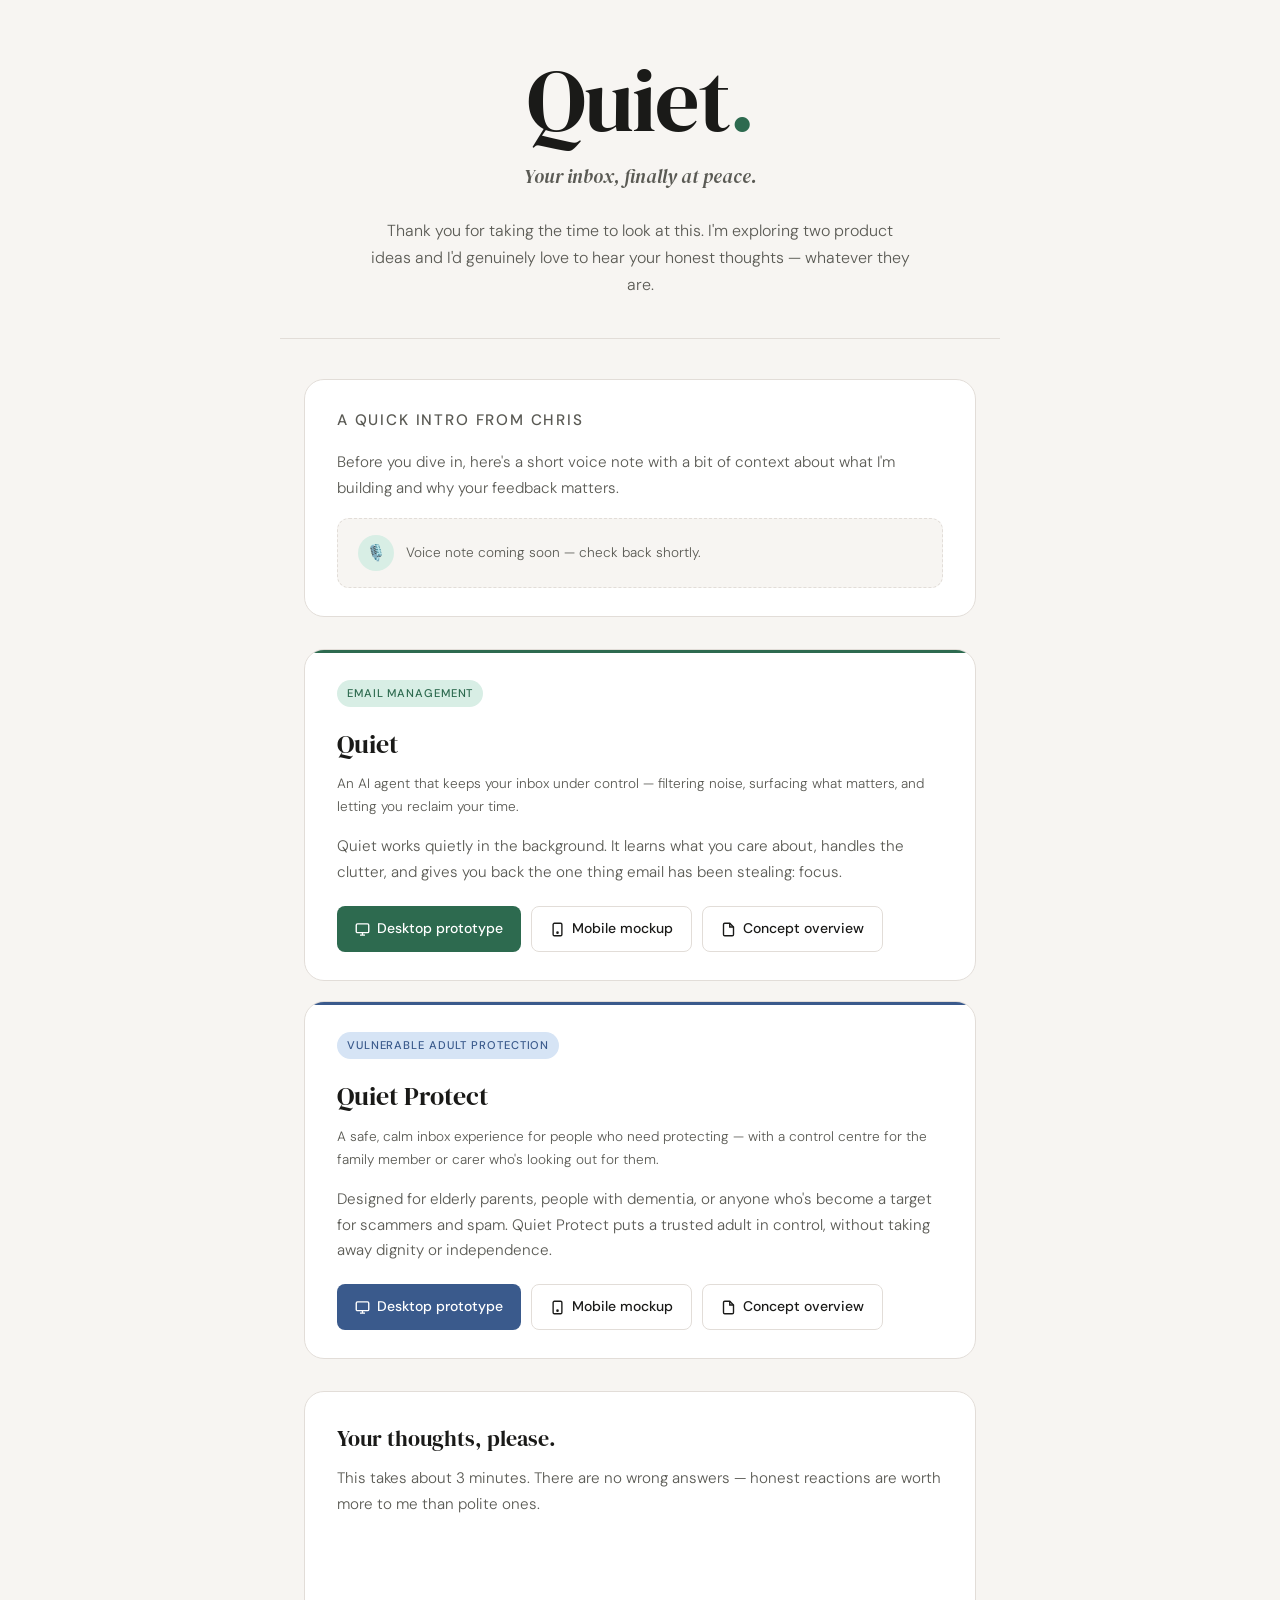
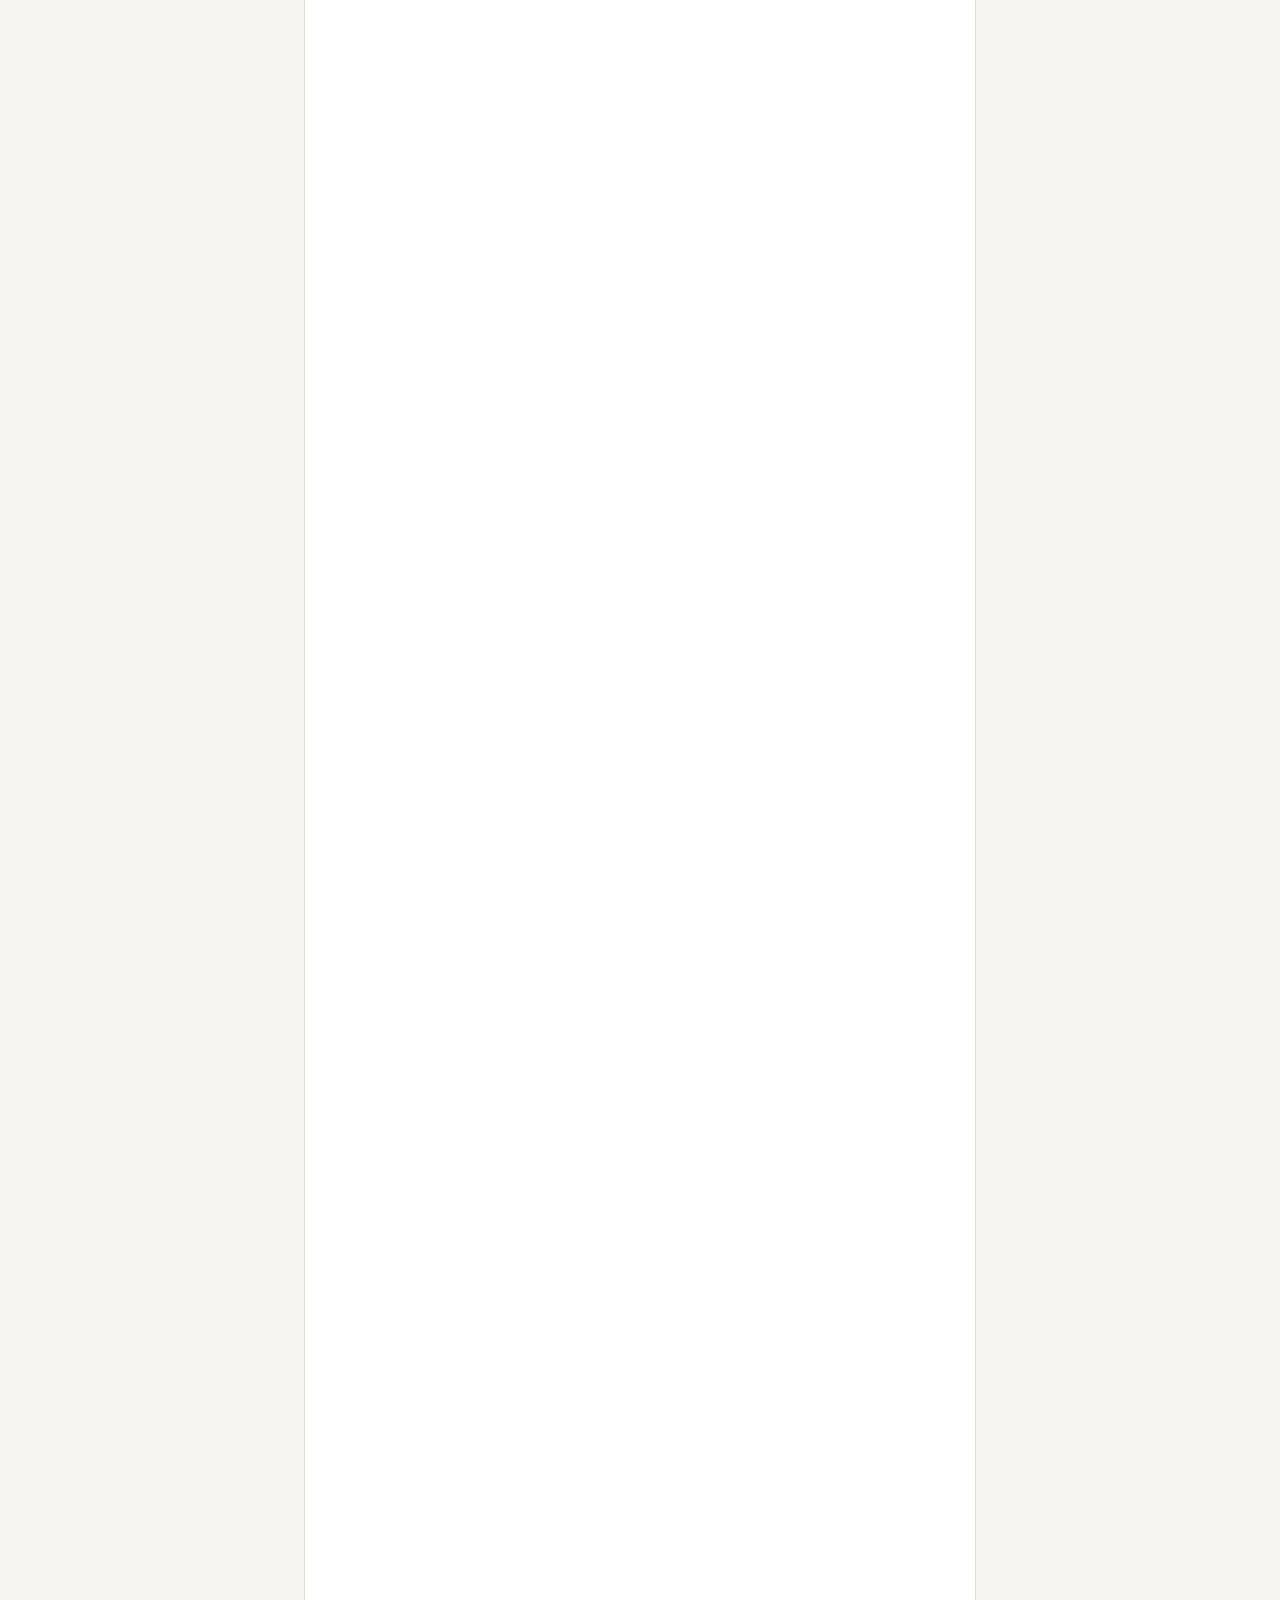
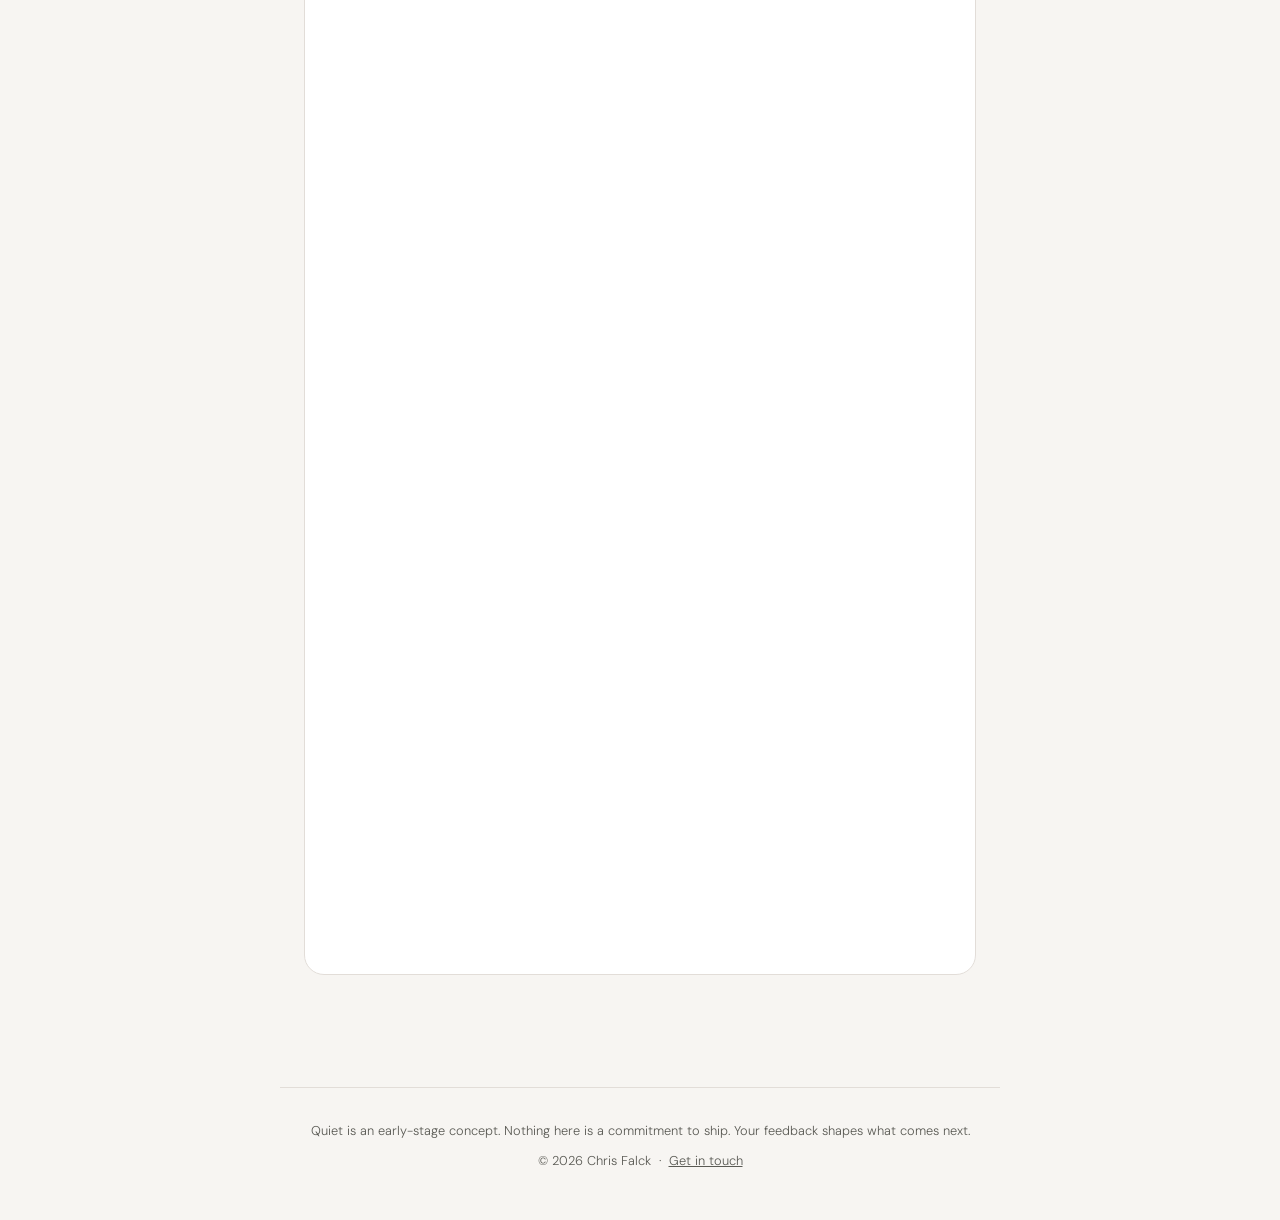
==== index.html @ 1d34cdb6 "Update tester landing page" ====
<!DOCTYPE html>
<html lang="en">
<head>
  <meta charset="UTF-8" />
  <meta name="viewport" content="width=device-width, initial-scale=1.0" />
  <title>Quiet — Early Access Preview</title>
  <link rel="preconnect" href="https://fonts.googleapis.com" />
  <link rel="preconnect" href="https://fonts.gstatic.com" crossorigin />
  <link href="https://fonts.googleapis.com/css2?family=DM+Serif+Display:ital@0;1&family=DM+Sans:wght@300;400;500&display=swap" rel="stylesheet" />
  <style>
    *, *::before, *::after { box-sizing: border-box; margin: 0; padding: 0; }

    :root {
      --bg:        #F7F5F2;
      --surface:   #FFFFFF;
      --ink:       #1A1A18;
      --ink-soft:  #5A5A54;
      --accent:    #2D6A4F;
      --accent-lt: #D8EEE5;
      --protect:   #3A5A8C;
      --protect-lt:#D6E4F5;
      --rule:      #E2DDD8;
      --radius:    12px;
      --radius-lg: 20px;
    }

    html { scroll-behavior: smooth; }

    body {
      background: var(--bg);
      color: var(--ink);
      font-family: 'DM Sans', sans-serif;
      font-weight: 300;
      line-height: 1.7;
      min-height: 100vh;
    }

    /* ── HEADER ── */
    header {
      max-width: 720px;
      margin: 0 auto;
      padding: 56px 24px 0;
      text-align: center;
    }

    .wordmark {
      font-family: 'DM Serif Display', serif;
      font-size: clamp(3rem, 10vw, 5.5rem);
      letter-spacing: -0.02em;
      line-height: 1;
      color: var(--ink);
    }

    .wordmark span {
      color: var(--accent);
    }

    .tagline {
      margin-top: 16px;
      font-size: clamp(1rem, 2.5vw, 1.2rem);
      color: var(--ink-soft);
      font-weight: 300;
      font-style: italic;
      font-family: 'DM Serif Display', serif;
    }

    .intro-text {
      margin-top: 24px;
      font-size: 1rem;
      color: var(--ink-soft);
      max-width: 540px;
      margin-left: auto;
      margin-right: auto;
    }

    /* ── DIVIDER ── */
    .divider {
      max-width: 720px;
      margin: 40px auto;
      padding: 0 24px;
      border: none;
      border-top: 1px solid var(--rule);
    }

    /* ── MAIN ── */
    main {
      max-width: 720px;
      margin: 0 auto;
      padding: 0 24px 80px;
    }

    /* ── VOICE NOTE ── */
    .voice-section {
      background: var(--surface);
      border: 1px solid var(--rule);
      border-radius: var(--radius-lg);
      padding: 28px 32px;
      margin-bottom: 32px;
    }

    .section-label {
      font-size: 0.7rem;
      font-weight: 500;
      letter-spacing: 0.12em;
      text-transform: uppercase;
      color: var(--ink-soft);
      margin-bottom: 12px;
    }

    .voice-section p {
      font-size: 0.95rem;
      color: var(--ink-soft);
      margin-bottom: 16px;
    }

    .voice-placeholder {
      display: flex;
      align-items: center;
      gap: 12px;
      background: var(--bg);
      border: 1px dashed var(--rule);
      border-radius: var(--radius);
      padding: 16px 20px;
      color: var(--ink-soft);
      font-size: 0.85rem;
    }

    .voice-icon {
      width: 36px;
      height: 36px;
      background: var(--accent-lt);
      border-radius: 50%;
      display: flex;
      align-items: center;
      justify-content: center;
      flex-shrink: 0;
      font-size: 1rem;
    }

    audio {
      width: 100%;
      margin-top: 4px;
      border-radius: 8px;
      accent-color: var(--accent);
    }

    /* ── PRODUCT CARDS ── */
    .products {
      display: grid;
      gap: 20px;
      margin-bottom: 32px;
    }

    .product-card {
      background: var(--surface);
      border: 1px solid var(--rule);
      border-radius: var(--radius-lg);
      padding: 28px 32px;
      position: relative;
      overflow: hidden;
    }

    .product-card::before {
      content: '';
      position: absolute;
      top: 0; left: 0; right: 0;
      height: 3px;
      background: var(--accent);
    }

    .product-card.protect::before {
      background: var(--protect);
    }

    .product-card h2 {
      font-family: 'DM Serif Display', serif;
      font-size: 1.6rem;
      font-weight: 400;
      margin-bottom: 6px;
      color: var(--ink);
    }

    .product-card .product-sub {
      font-size: 0.85rem;
      color: var(--ink-soft);
      margin-bottom: 16px;
    }

    .product-card p {
      font-size: 0.95rem;
      color: var(--ink-soft);
      margin-bottom: 20px;
    }

    .pill-tag {
      display: inline-block;
      font-size: 0.7rem;
      font-weight: 500;
      letter-spacing: 0.08em;
      text-transform: uppercase;
      padding: 4px 10px;
      border-radius: 20px;
      margin-bottom: 16px;
      background: var(--accent-lt);
      color: var(--accent);
    }

    .protect .pill-tag {
      background: var(--protect-lt);
      color: var(--protect);
    }

    /* ── BUTTONS ── */
    .btn-group {
      display: flex;
      flex-wrap: wrap;
      gap: 10px;
      margin-top: 4px;
    }

    .btn {
      display: inline-flex;
      align-items: center;
      gap: 7px;
      padding: 10px 18px;
      border-radius: 8px;
      font-family: 'DM Sans', sans-serif;
      font-size: 0.875rem;
      font-weight: 500;
      text-decoration: none;
      transition: all 0.15s ease;
      cursor: pointer;
      border: none;
    }

    .btn-primary {
      background: var(--accent);
      color: #fff;
    }
    .btn-primary:hover { background: #255c43; }

    .btn-primary.protect-btn {
      background: var(--protect);
    }
    .btn-primary.protect-btn:hover { background: #2d4d7a; }

    .btn-secondary {
      background: transparent;
      color: var(--ink);
      border: 1px solid var(--rule);
    }
    .btn-secondary:hover { background: var(--bg); }

    /* ── FEEDBACK ── */
    .feedback-section {
      background: var(--surface);
      border: 1px solid var(--rule);
      border-radius: var(--radius-lg);
      padding: 28px 32px;
      margin-bottom: 32px;
    }

    .feedback-section h3 {
      font-family: 'DM Serif Display', serif;
      font-size: 1.4rem;
      font-weight: 400;
      margin-bottom: 8px;
    }

    .feedback-section > p {
      font-size: 0.95rem;
      color: var(--ink-soft);
      margin-bottom: 20px;
    }

    .tally-embed {
      border: none;
      width: 100%;
      height: 2600px;
      border-radius: var(--radius);
    }

    /* ── FOOTER ── */
    footer {
      text-align: center;
      padding: 32px 24px 48px;
      font-size: 0.8rem;
      color: var(--ink-soft);
      border-top: 1px solid var(--rule);
      max-width: 720px;
      margin: 0 auto;
    }

    /* ── FADE IN ── */
    @keyframes fadeUp {
      from { opacity: 0; transform: translateY(18px); }
      to   { opacity: 1; transform: translateY(0); }
    }

    header, .voice-section, .product-card, .feedback-section {
      animation: fadeUp 0.5s ease both;
    }
    .voice-section  { animation-delay: 0.1s; }
    .product-card:nth-child(1) { animation-delay: 0.15s; }
    .product-card:nth-child(2) { animation-delay: 0.22s; }
    .feedback-section { animation-delay: 0.3s; }

    /* ── MOBILE ── */
    @media (max-width: 480px) {
      .product-card, .voice-section, .feedback-section { padding: 22px 20px; }
      .btn { font-size: 0.82rem; padding: 9px 14px; }
    }
  </style>
</head>
<body>

  <header>
    <div class="wordmark">Quiet<span>.</span></div>
    <p class="tagline">Your inbox, finally at peace.</p>
    <p class="intro-text">
      Thank you for taking the time to look at this. I'm exploring two product ideas and I'd genuinely love to hear your honest thoughts — whatever they are.
    </p>
  </header>

  <hr class="divider" />

  <main>

    <!-- VOICE NOTE -->
    <div class="voice-section">
      <p class="section-label">A quick intro from Chris</p>
      <p>Before you dive in, here's a short voice note with a bit of context about what I'm building and why your feedback matters.</p>

      <!-- PLACEHOLDER: Replace the div below with an <audio> tag once your voice note is hosted -->
      <!-- Example: <audio controls src="https://your-host.com/voice-note.mp3"></audio> -->
      <div class="voice-placeholder">
        <div class="voice-icon">🎙️</div>
        <span>Voice note coming soon — check back shortly.</span>
      </div>
    </div>

    <!-- PRODUCT CARDS -->
    <div class="products">

      <!-- QUIET -->
      <div class="product-card">
        <span class="pill-tag">Email Management</span>
        <h2>Quiet</h2>
        <p class="product-sub">An AI agent that keeps your inbox under control — filtering noise, surfacing what matters, and letting you reclaim your time.</p>
        <p>Quiet works quietly in the background. It learns what you care about, handles the clutter, and gives you back the one thing email has been stealing: focus.</p>
        <div class="btn-group">
          <a class="btn btn-primary" href="https://htmlpreview.github.io/?https://raw.githubusercontent.com/tickbox-smc/quiet-prototypes/refs/heads/main/ui/quiet_prototype.html" target="_blank" rel="noopener">
            <svg width="15" height="15" viewBox="0 0 24 24" fill="none" stroke="currentColor" stroke-width="2.2"><rect x="2" y="3" width="20" height="14" rx="2"/><path d="M8 21h8M12 17v4"/></svg>
            Desktop prototype
          </a>
          <a class="btn btn-secondary" href="https://htmlpreview.github.io/?https://raw.githubusercontent.com/tickbox-smc/quiet-prototypes/refs/heads/main/ui/mobile_mocks/quiet_mobile_mockup.html" target="_blank" rel="noopener">
            <svg width="15" height="15" viewBox="0 0 24 24" fill="none" stroke="currentColor" stroke-width="2.2"><rect x="5" y="2" width="14" height="20" rx="2"/><circle cx="12" cy="17" r="1"/></svg>
            Mobile mockup
          </a>
          <a class="btn btn-secondary" href="https://raw.githubusercontent.com/tickbox-smc/quiet-prototypes/main/docs/assets/quiet_concept_overview.pdf" target="_blank" rel="noopener">
            <svg width="15" height="15" viewBox="0 0 24 24" fill="none" stroke="currentColor" stroke-width="2.2"><path d="M14 2H6a2 2 0 0 0-2 2v16a2 2 0 0 0 2 2h12a2 2 0 0 0 2-2V8z"/><polyline points="14 2 14 8 20 8"/></svg>
            Concept overview
          </a>
        </div>
      </div>

      <!-- QUIET PROTECT -->
      <div class="product-card protect">
        <span class="pill-tag">Vulnerable Adult Protection</span>
        <h2>Quiet Protect</h2>
        <p class="product-sub">A safe, calm inbox experience for people who need protecting — with a control centre for the family member or carer who's looking out for them.</p>
        <p>Designed for elderly parents, people with dementia, or anyone who's become a target for scammers and spam. Quiet Protect puts a trusted adult in control, without taking away dignity or independence.</p>
        <div class="btn-group">
          <a class="btn btn-primary protect-btn" href="https://htmlpreview.github.io/?https://raw.githubusercontent.com/tickbox-smc/quiet-prototypes/refs/heads/main/ui/quiet_protect_prototype.html" target="_blank" rel="noopener">
            <svg width="15" height="15" viewBox="0 0 24 24" fill="none" stroke="currentColor" stroke-width="2.2"><rect x="2" y="3" width="20" height="14" rx="2"/><path d="M8 21h8M12 17v4"/></svg>
            Desktop prototype
          </a>
          <a class="btn btn-secondary" href="https://htmlpreview.github.io/?https://raw.githubusercontent.com/tickbox-smc/quiet-prototypes/refs/heads/main/ui/mobile_mocks/quiet_protect_mobile.html" target="_blank" rel="noopener">
            <svg width="15" height="15" viewBox="0 0 24 24" fill="none" stroke="currentColor" stroke-width="2.2"><rect x="5" y="2" width="14" height="20" rx="2"/><circle cx="12" cy="17" r="1"/></svg>
            Mobile mockup
          </a>
          <a class="btn btn-secondary" href="https://raw.githubusercontent.com/tickbox-smc/quiet-prototypes/main/docs/assets/quiet_protect_concept_overview.docx" target="_blank" rel="noopener">
            <svg width="15" height="15" viewBox="0 0 24 24" fill="none" stroke="currentColor" stroke-width="2.2"><path d="M14 2H6a2 2 0 0 0-2 2v16a2 2 0 0 0 2 2h12a2 2 0 0 0 2-2V8z"/><polyline points="14 2 14 8 20 8"/></svg>
            Concept overview
          </a>
        </div>
      </div>

    </div>

    <!-- FEEDBACK -->
    <div class="feedback-section">
      <h3>Your thoughts, please.</h3>
      <p>This takes about 3 minutes. There are no wrong answers — honest reactions are worth more to me than polite ones.</p>
      <iframe
        class="tally-embed" style="height:2600px;"
        src="https://tally.so/embed/KYLgdk?alignLeft=1&hideTitle=1&transparentBackground=1"
        title="Quiet — Feedback Form"
        loading="lazy"
        allowfullscreen>
      </iframe>
    </div>

  </main>

  <footer>
    <p>Quiet is an early-stage concept. Nothing here is a commitment to ship. Your feedback shapes what comes next.</p>
    <p style="margin-top:8px;">© 2026 Chris Falck &nbsp;·&nbsp; <a href="/cdn-cgi/l/email-protection#0b7b676a686e6364676f6e794b6e666a626725686466" style="color:var(--ink-soft);">Get in touch</a></p>
  </footer>



</body>
</html>
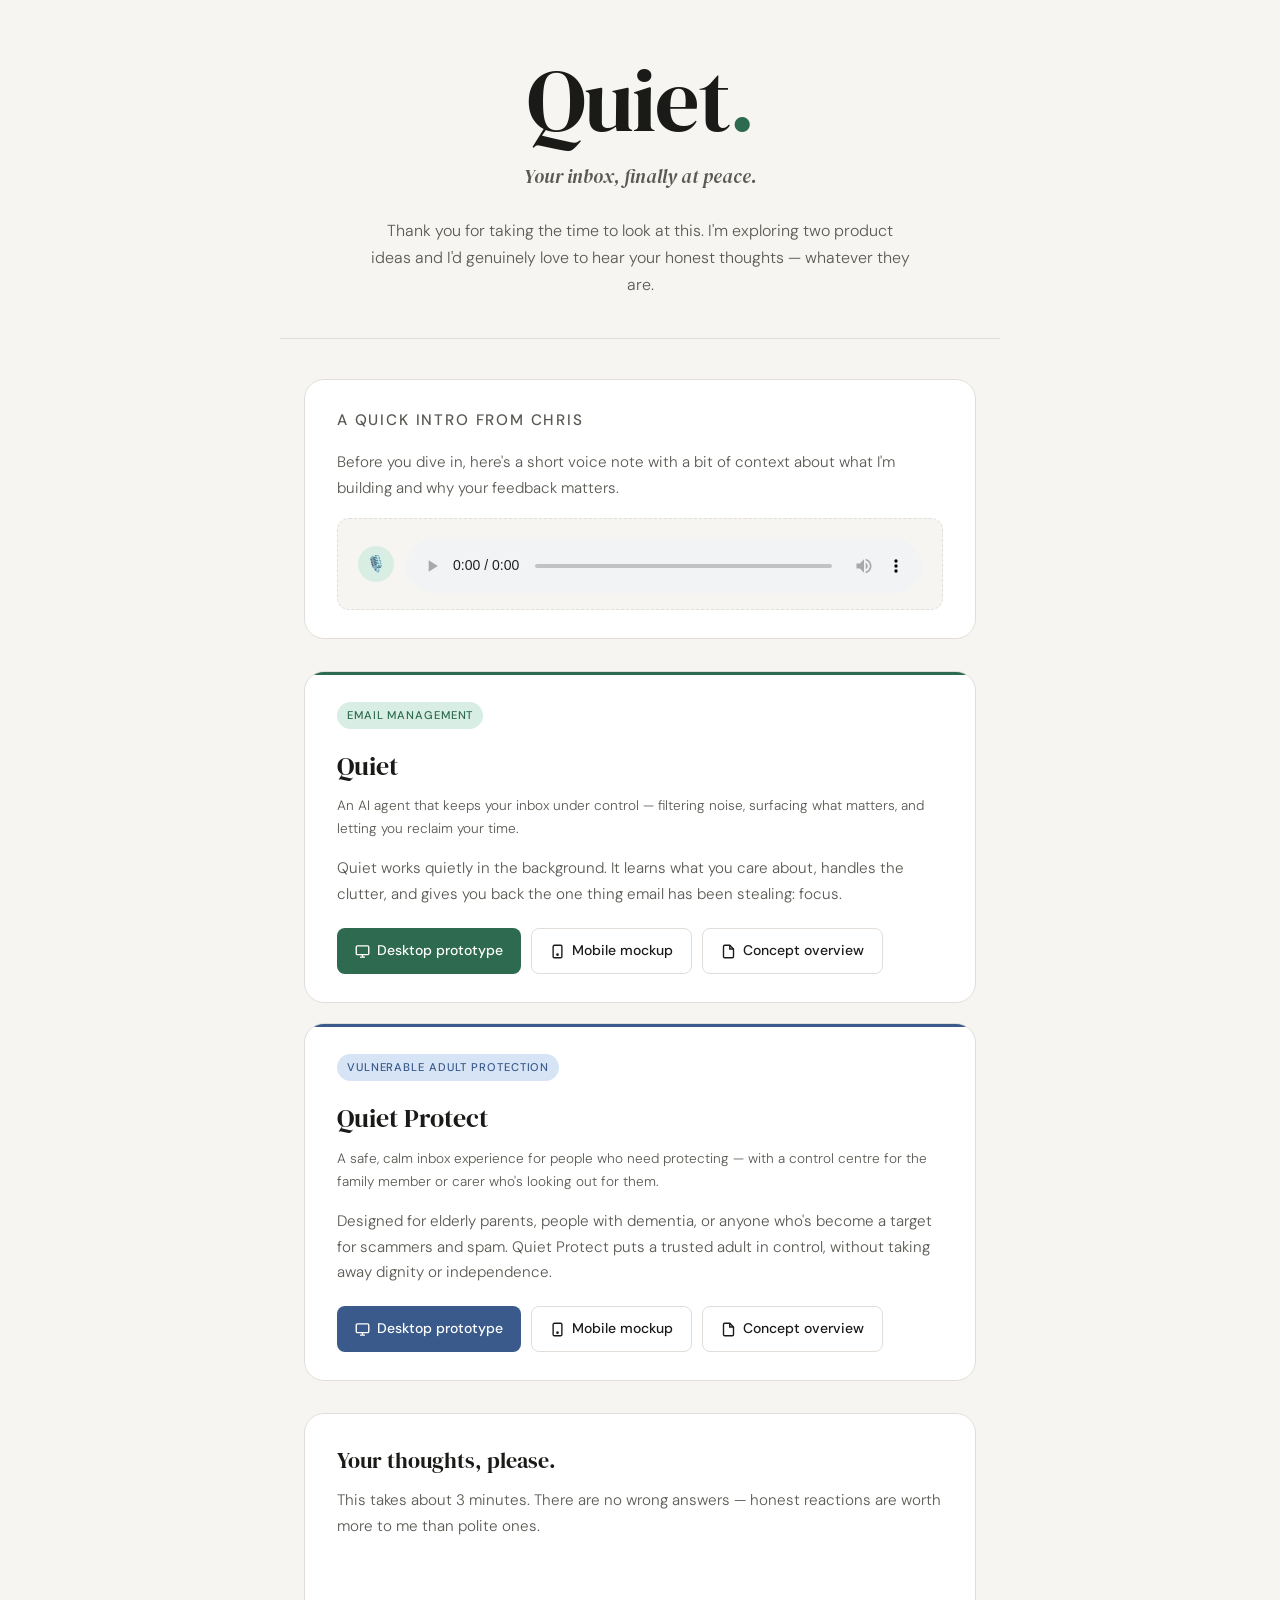
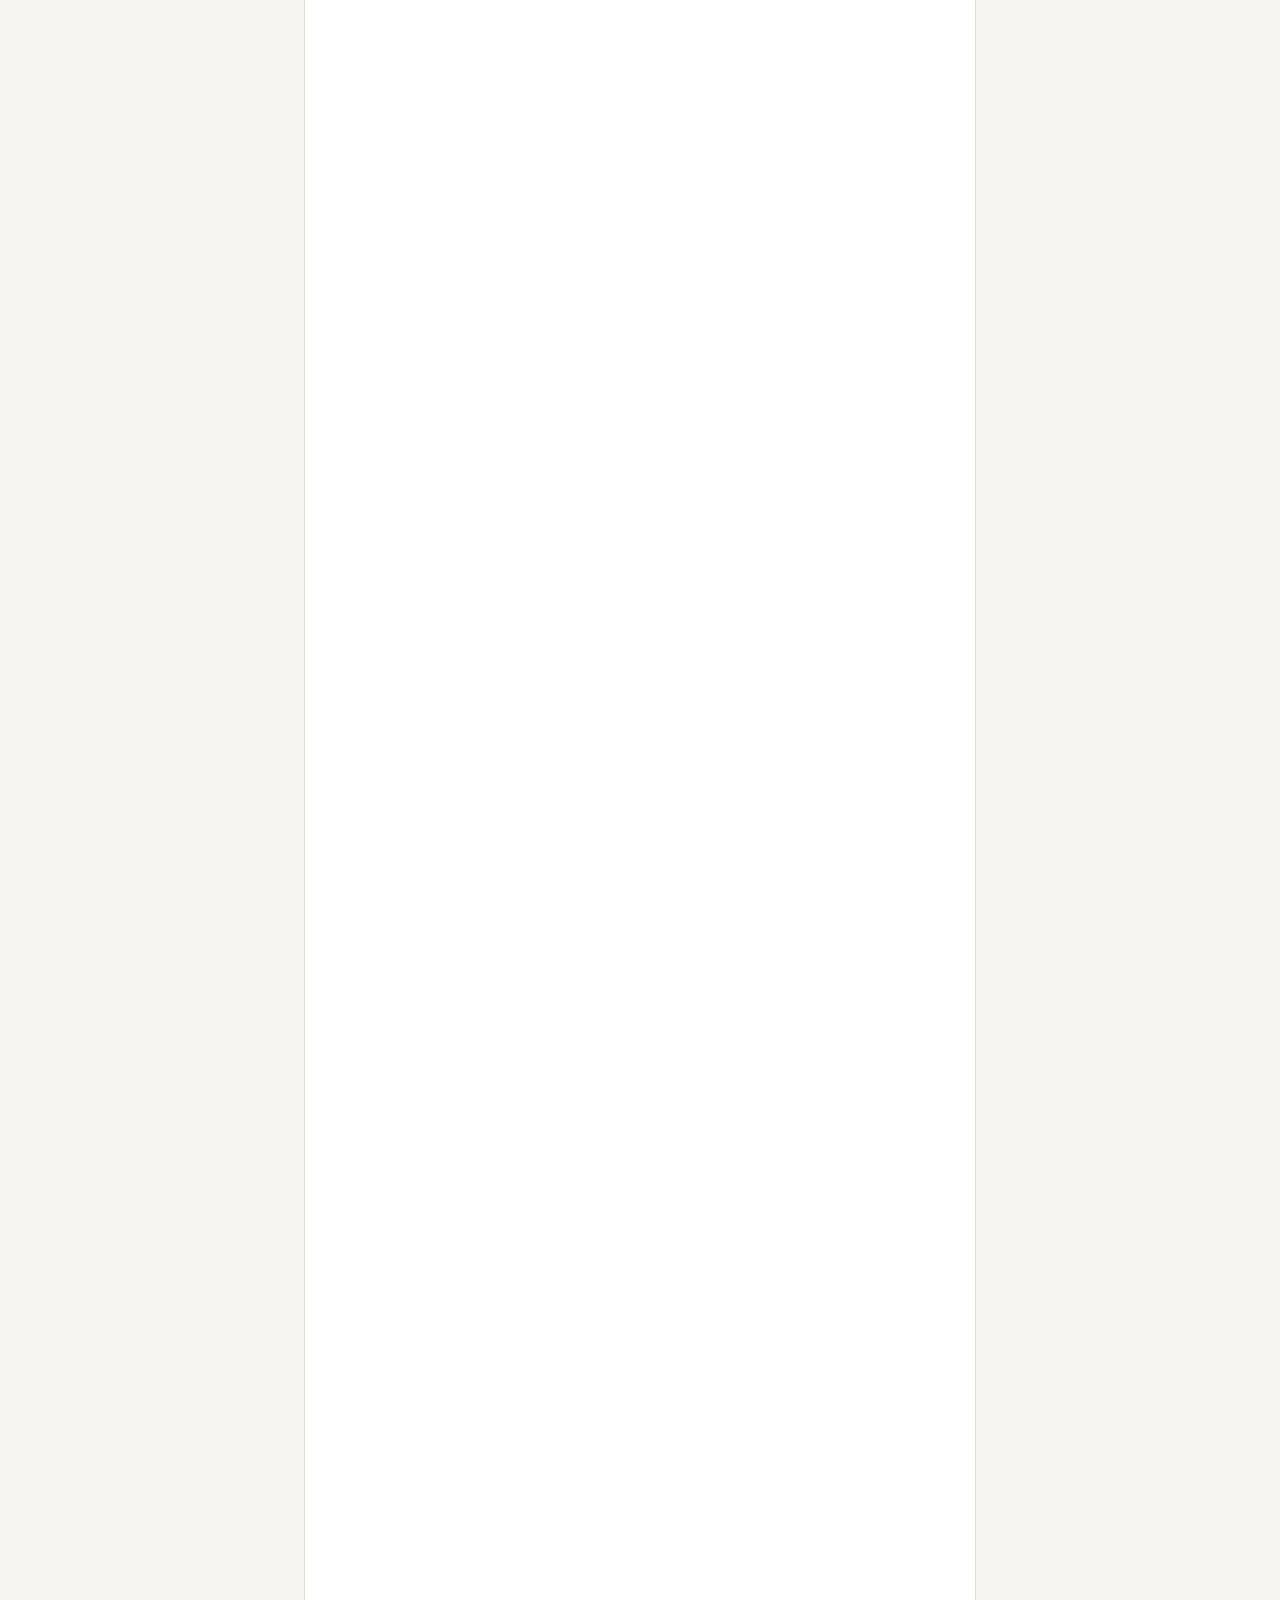
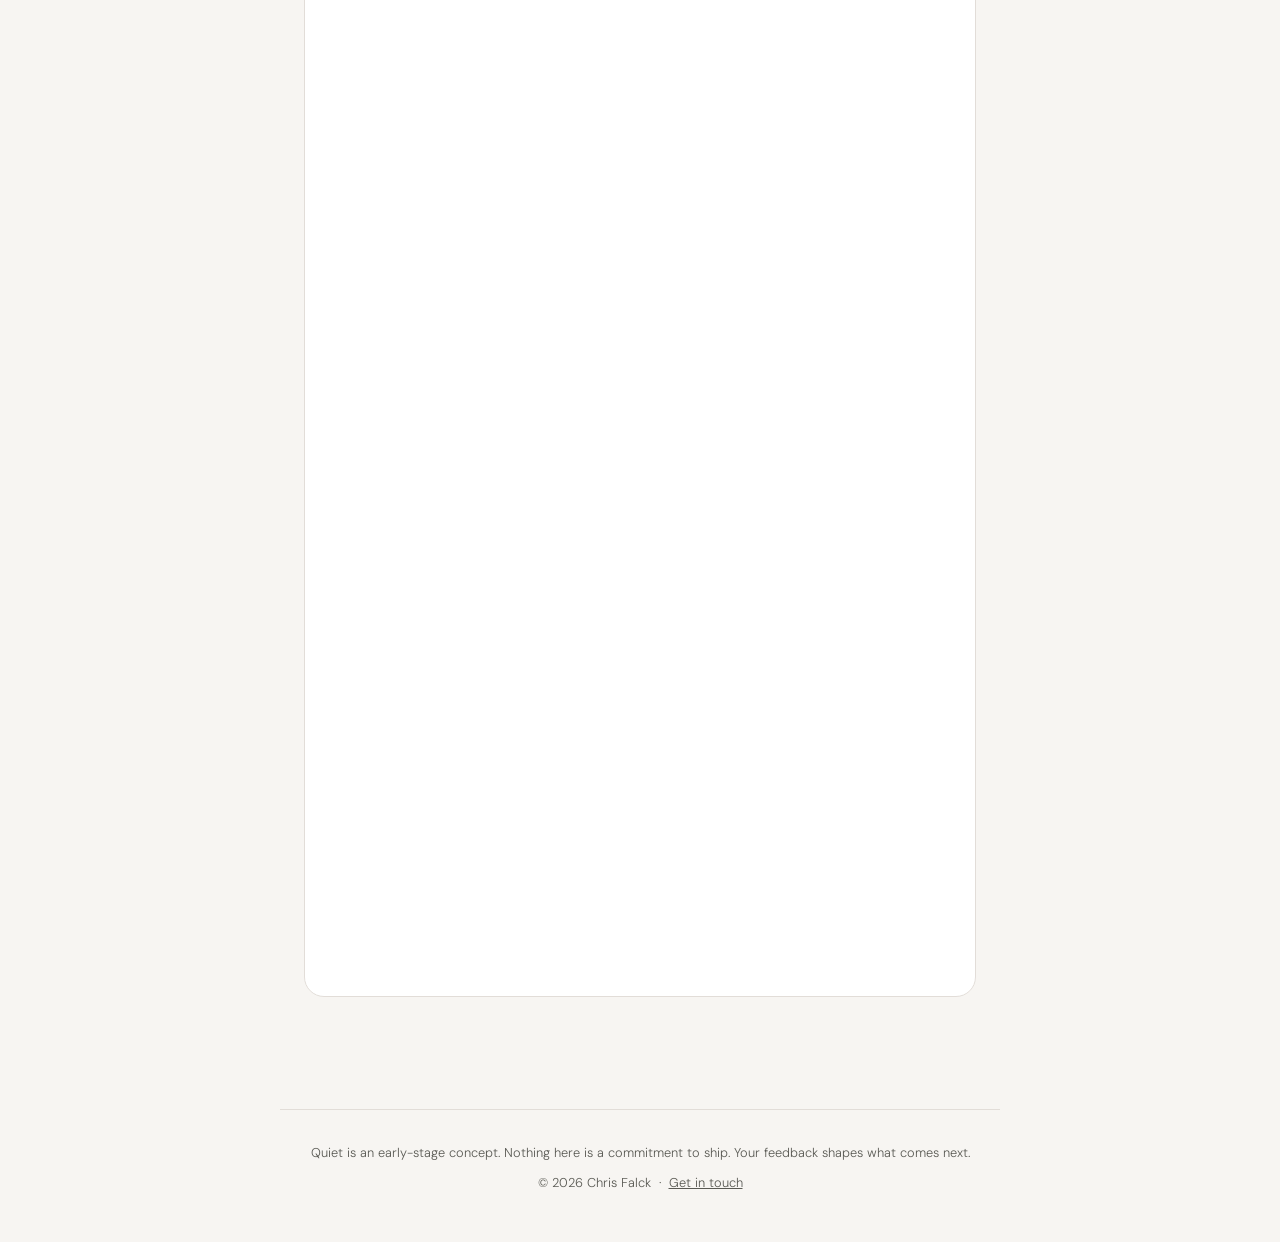
==== commit 7c16fa93: "add gitignore and fix refs" ====
--- a/index.html
+++ b/index.html
@@ -331,11 +331,9 @@
       <p class="section-label">A quick intro from Chris</p>
       <p>Before you dive in, here's a short voice note with a bit of context about what I'm building and why your feedback matters.</p>
 
-      <!-- PLACEHOLDER: Replace the div below with an <audio> tag once your voice note is hosted -->
-      <!-- Example: <audio controls src="https://your-host.com/voice-note.mp3"></audio> -->
       <div class="voice-placeholder">
         <div class="voice-icon">🎙️</div>
-        <span>Voice note coming soon — check back shortly.</span>
+        <audio controls src="/docs/assets/intro.m4a"></audio>
       </div>
     </div>
 
@@ -349,15 +347,15 @@
         <p class="product-sub">An AI agent that keeps your inbox under control — filtering noise, surfacing what matters, and letting you reclaim your time.</p>
         <p>Quiet works quietly in the background. It learns what you care about, handles the clutter, and gives you back the one thing email has been stealing: focus.</p>
         <div class="btn-group">
-          <a class="btn btn-primary" href="https://htmlpreview.github.io/?https://raw.githubusercontent.com/tickbox-smc/quiet-prototypes/refs/heads/main/ui/quiet_prototype.html" target="_blank" rel="noopener">
+          <a class="btn btn-primary" href="/ui/quiet_prototype.html" target="_blank" rel="noopener">
             <svg width="15" height="15" viewBox="0 0 24 24" fill="none" stroke="currentColor" stroke-width="2.2"><rect x="2" y="3" width="20" height="14" rx="2"/><path d="M8 21h8M12 17v4"/></svg>
             Desktop prototype
           </a>
-          <a class="btn btn-secondary" href="https://htmlpreview.github.io/?https://raw.githubusercontent.com/tickbox-smc/quiet-prototypes/refs/heads/main/ui/mobile_mocks/quiet_mobile_mockup.html" target="_blank" rel="noopener">
+          <a class="btn btn-secondary" href="/ui/mobile_mocks/quiet_mobile_mockup.html" target="_blank" rel="noopener">
             <svg width="15" height="15" viewBox="0 0 24 24" fill="none" stroke="currentColor" stroke-width="2.2"><rect x="5" y="2" width="14" height="20" rx="2"/><circle cx="12" cy="17" r="1"/></svg>
             Mobile mockup
           </a>
-          <a class="btn btn-secondary" href="https://raw.githubusercontent.com/tickbox-smc/quiet-prototypes/main/docs/assets/quiet_concept_overview.pdf" target="_blank" rel="noopener">
+          <a class="btn btn-secondary" href="/docs/assets/quiet_concept_overview.pdf" target="_blank" rel="noopener">
             <svg width="15" height="15" viewBox="0 0 24 24" fill="none" stroke="currentColor" stroke-width="2.2"><path d="M14 2H6a2 2 0 0 0-2 2v16a2 2 0 0 0 2 2h12a2 2 0 0 0 2-2V8z"/><polyline points="14 2 14 8 20 8"/></svg>
             Concept overview
           </a>
@@ -371,15 +369,15 @@
         <p class="product-sub">A safe, calm inbox experience for people who need protecting — with a control centre for the family member or carer who's looking out for them.</p>
         <p>Designed for elderly parents, people with dementia, or anyone who's become a target for scammers and spam. Quiet Protect puts a trusted adult in control, without taking away dignity or independence.</p>
         <div class="btn-group">
-          <a class="btn btn-primary protect-btn" href="https://htmlpreview.github.io/?https://raw.githubusercontent.com/tickbox-smc/quiet-prototypes/refs/heads/main/ui/quiet_protect_prototype.html" target="_blank" rel="noopener">
+          <a class="btn btn-primary protect-btn" href="/ui/quiet_protect_prototype.html" target="_blank" rel="noopener">
             <svg width="15" height="15" viewBox="0 0 24 24" fill="none" stroke="currentColor" stroke-width="2.2"><rect x="2" y="3" width="20" height="14" rx="2"/><path d="M8 21h8M12 17v4"/></svg>
             Desktop prototype
           </a>
-          <a class="btn btn-secondary" href="https://htmlpreview.github.io/?https://raw.githubusercontent.com/tickbox-smc/quiet-prototypes/refs/heads/main/ui/mobile_mocks/quiet_protect_mobile.html" target="_blank" rel="noopener">
+          <a class="btn btn-secondary" href="/ui/mobile_mocks/quiet_protect_mobile.html" target="_blank" rel="noopener">
             <svg width="15" height="15" viewBox="0 0 24 24" fill="none" stroke="currentColor" stroke-width="2.2"><rect x="5" y="2" width="14" height="20" rx="2"/><circle cx="12" cy="17" r="1"/></svg>
             Mobile mockup
           </a>
-          <a class="btn btn-secondary" href="https://raw.githubusercontent.com/tickbox-smc/quiet-prototypes/main/docs/assets/quiet_protect_concept_overview.docx" target="_blank" rel="noopener">
+          <a class="btn btn-secondary" href="/docs/assets/quiet_protect_concept_overview.docx" target="_blank" rel="noopener">
             <svg width="15" height="15" viewBox="0 0 24 24" fill="none" stroke="currentColor" stroke-width="2.2"><path d="M14 2H6a2 2 0 0 0-2 2v16a2 2 0 0 0 2 2h12a2 2 0 0 0 2-2V8z"/><polyline points="14 2 14 8 20 8"/></svg>
             Concept overview
           </a>
@@ -405,7 +403,7 @@
 
   <footer>
     <p>Quiet is an early-stage concept. Nothing here is a commitment to ship. Your feedback shapes what comes next.</p>
-    <p style="margin-top:8px;">© 2026 Chris Falck &nbsp;·&nbsp; <a href="/cdn-cgi/l/email-protection#0b7b676a686e6364676f6e794b6e666a626725686466" style="color:var(--ink-soft);">Get in touch</a></p>
+    <p style="margin-top:8px;">© 2026 Chris Falck &nbsp;·&nbsp; <a href="mailto:chris.falck@sky.com" style="color:var(--ink-soft);">Get in touch</a></p>
   </footer>
 
 
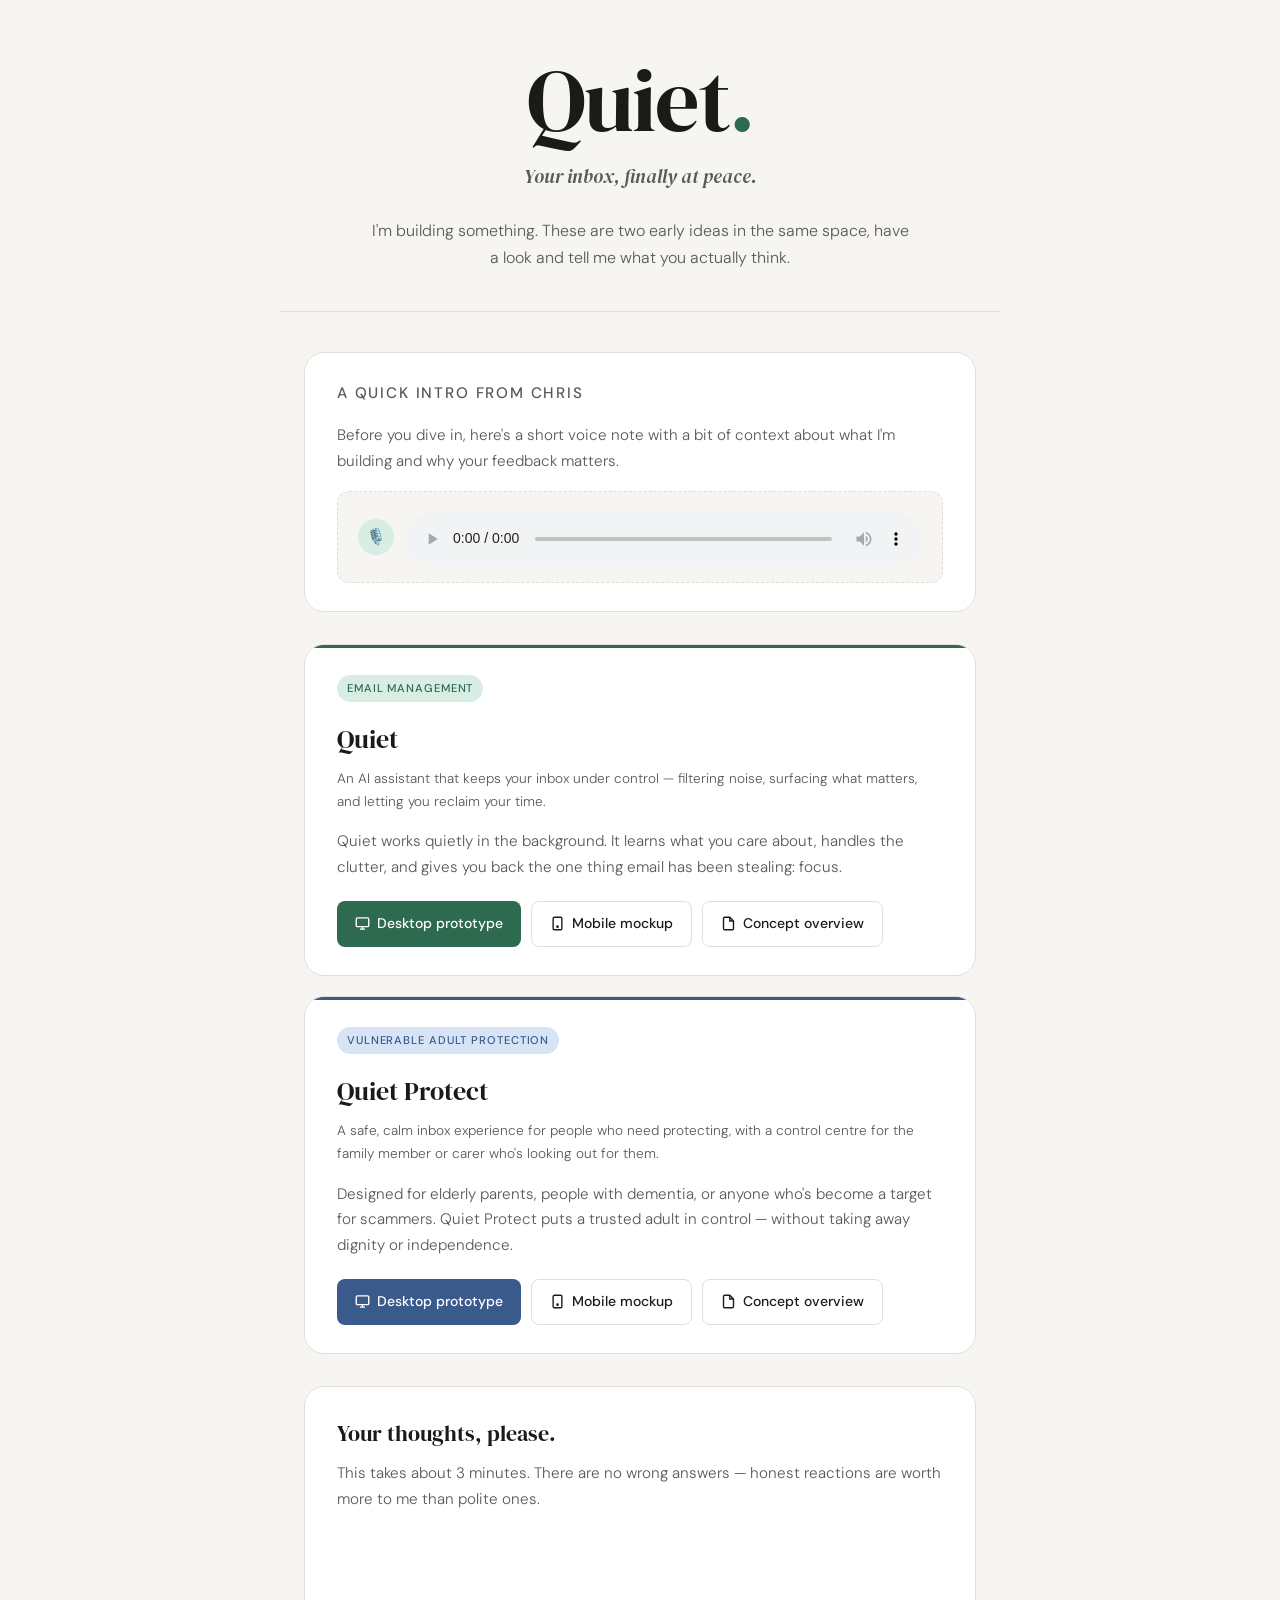
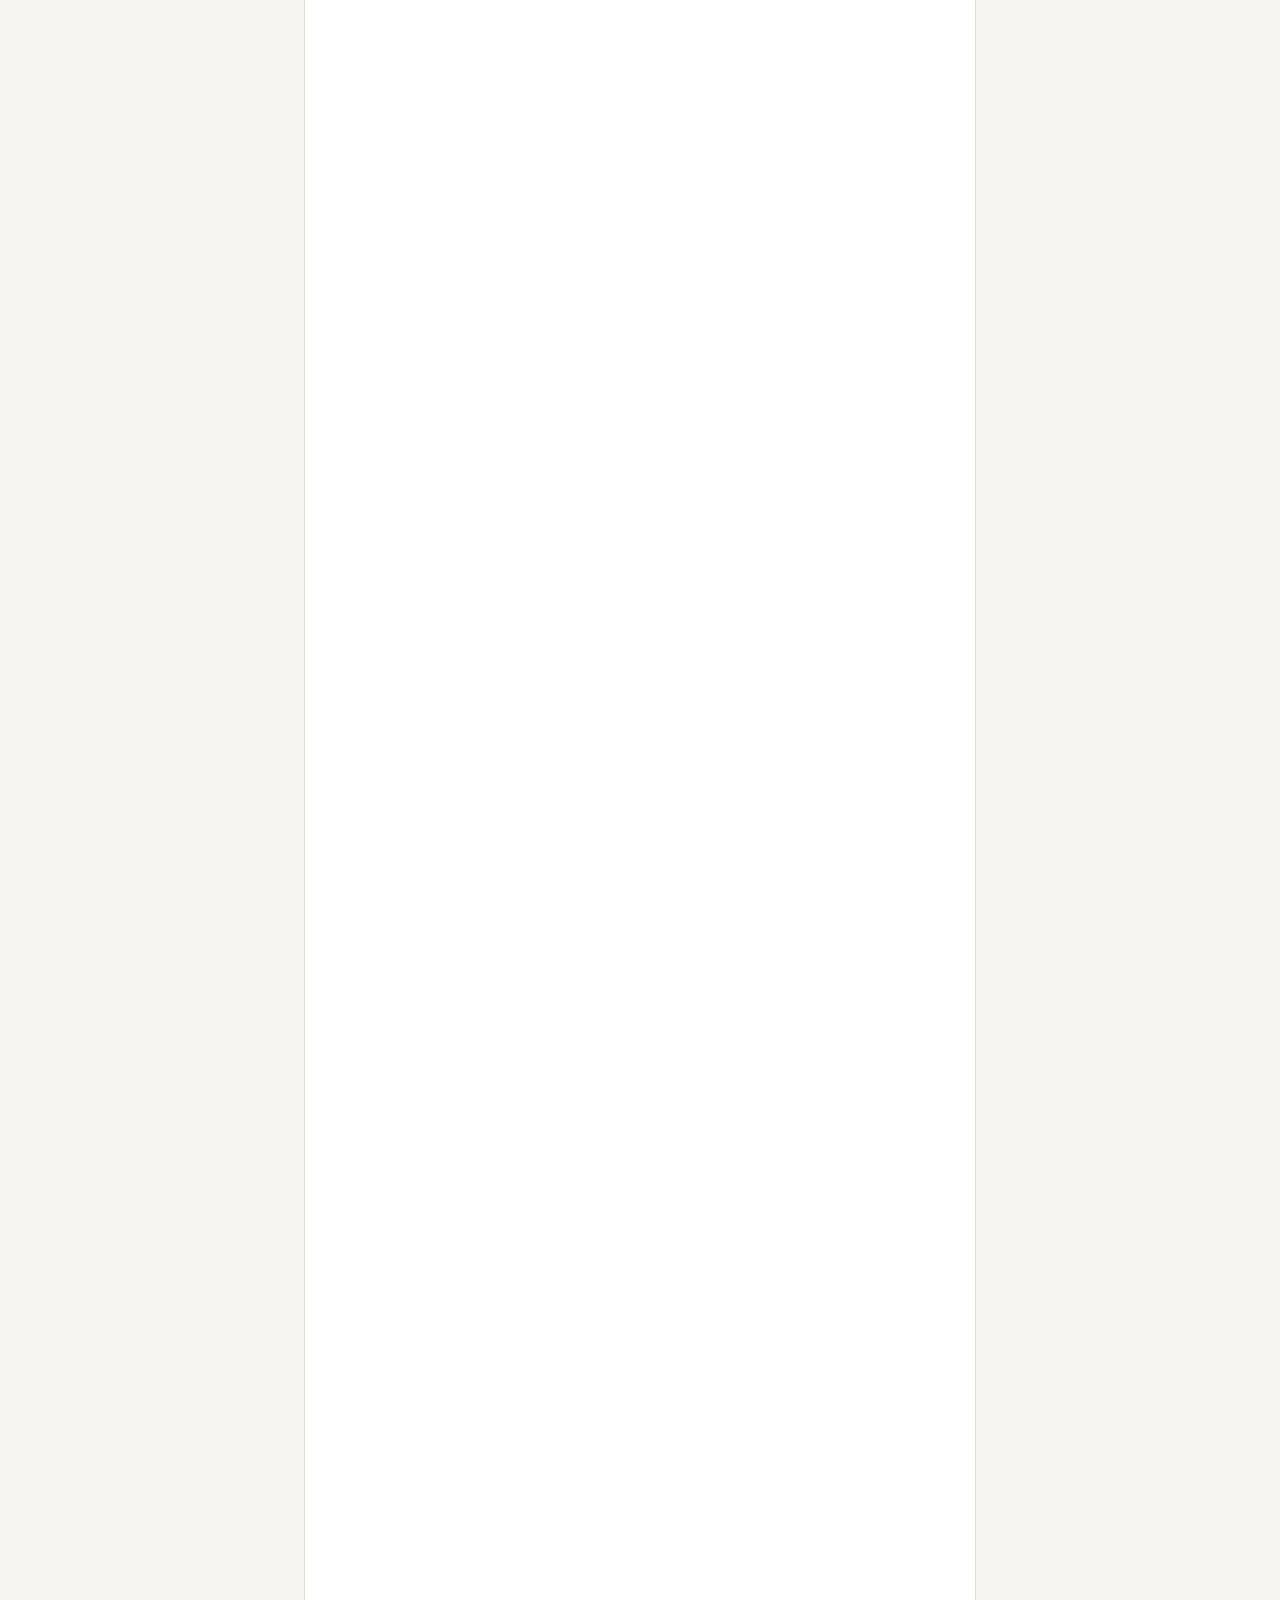
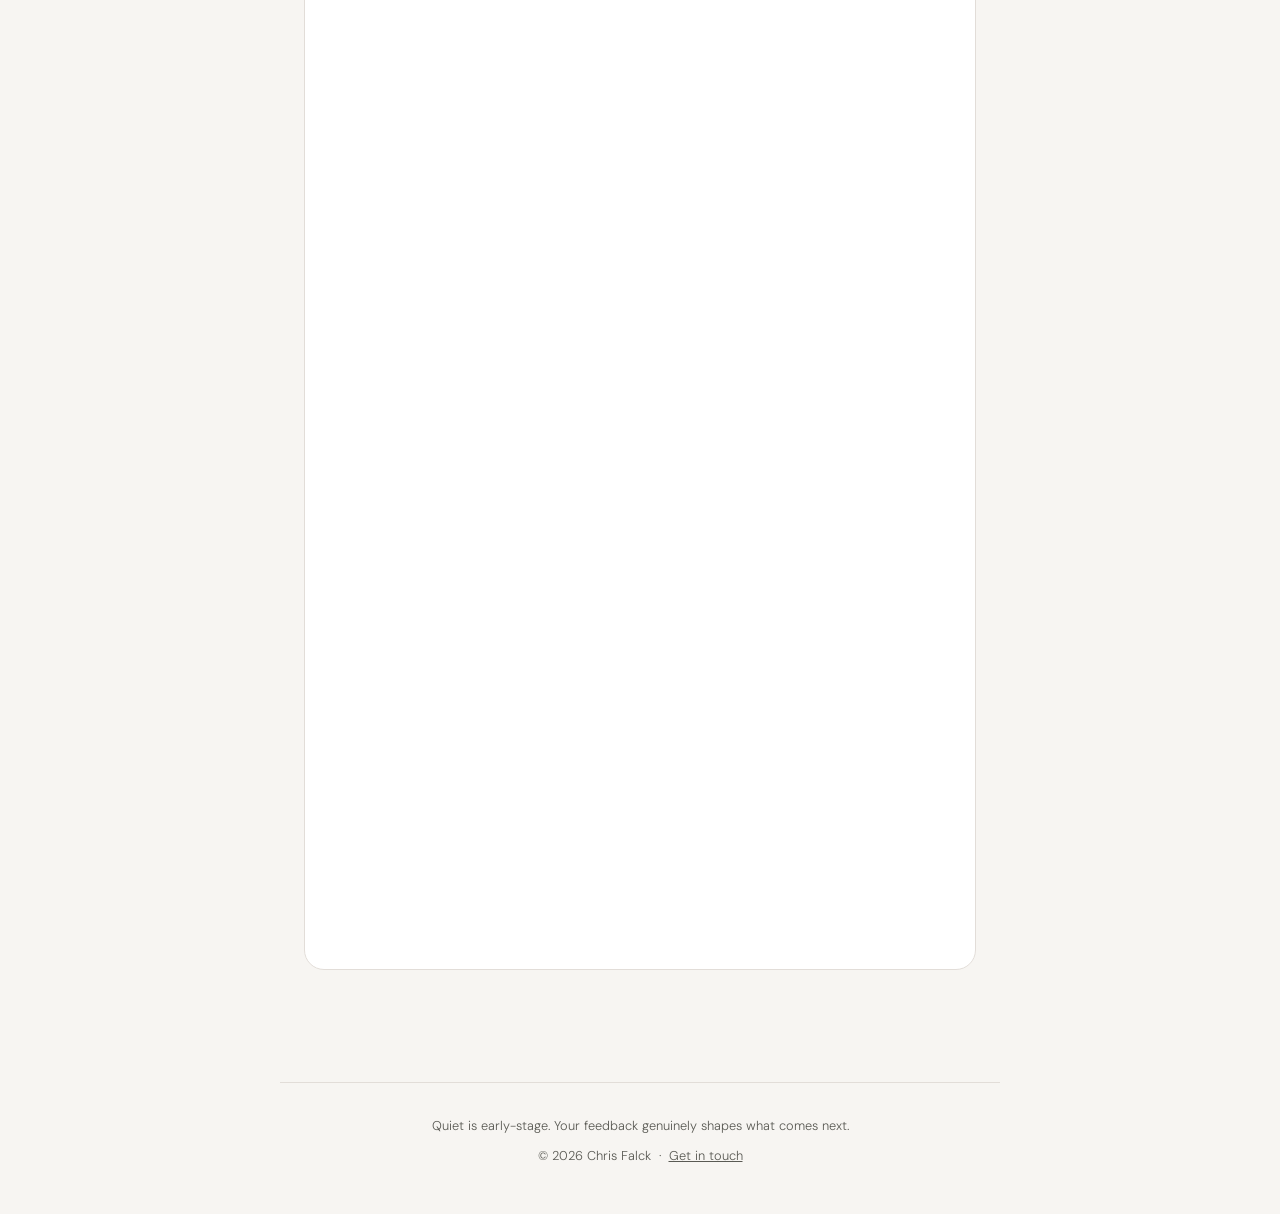
==== commit 1b348c6f: "tweak landing page wording with Jos comments" ====
--- a/index.html
+++ b/index.html
@@ -318,7 +318,7 @@
     <div class="wordmark">Quiet<span>.</span></div>
     <p class="tagline">Your inbox, finally at peace.</p>
     <p class="intro-text">
-      Thank you for taking the time to look at this. I'm exploring two product ideas and I'd genuinely love to hear your honest thoughts — whatever they are.
+      I'm building something. These are two early ideas in the same space, have a look and tell me what you actually think.
     </p>
   </header>
 
@@ -344,7 +344,7 @@
       <div class="product-card">
         <span class="pill-tag">Email Management</span>
         <h2>Quiet</h2>
-        <p class="product-sub">An AI agent that keeps your inbox under control — filtering noise, surfacing what matters, and letting you reclaim your time.</p>
+        <p class="product-sub">An AI assistant that keeps your inbox under control — filtering noise, surfacing what matters, and letting you reclaim your time.</p>
         <p>Quiet works quietly in the background. It learns what you care about, handles the clutter, and gives you back the one thing email has been stealing: focus.</p>
         <div class="btn-group">
           <a class="btn btn-primary" href="/ui/quiet_prototype.html" target="_blank" rel="noopener">
@@ -366,8 +366,8 @@
       <div class="product-card protect">
         <span class="pill-tag">Vulnerable Adult Protection</span>
         <h2>Quiet Protect</h2>
-        <p class="product-sub">A safe, calm inbox experience for people who need protecting — with a control centre for the family member or carer who's looking out for them.</p>
-        <p>Designed for elderly parents, people with dementia, or anyone who's become a target for scammers and spam. Quiet Protect puts a trusted adult in control, without taking away dignity or independence.</p>
+        <p class="product-sub">A safe, calm inbox experience for people who need protecting, with a control centre for the family member or carer who's looking out for them.</p>
+        <p>Designed for elderly parents, people with dementia, or anyone who's become a target for scammers. Quiet Protect puts a trusted adult in control — without taking away dignity or independence.</p>
         <div class="btn-group">
           <a class="btn btn-primary protect-btn" href="/ui/quiet_protect_prototype.html" target="_blank" rel="noopener">
             <svg width="15" height="15" viewBox="0 0 24 24" fill="none" stroke="currentColor" stroke-width="2.2"><rect x="2" y="3" width="20" height="14" rx="2"/><path d="M8 21h8M12 17v4"/></svg>
@@ -402,8 +402,8 @@
   </main>
 
   <footer>
-    <p>Quiet is an early-stage concept. Nothing here is a commitment to ship. Your feedback shapes what comes next.</p>
-    <p style="margin-top:8px;">© 2026 Chris Falck &nbsp;·&nbsp; <a href="mailto:chris.falck@sky.com" style="color:var(--ink-soft);">Get in touch</a></p>
+    <p>Quiet is early-stage. Your feedback genuinely shapes what comes next.</p>
+    <p style="margin-top:8px;">© 2026 Chris Falck &nbsp;·&nbsp; <a href="mailto:hello@getquiet.co.uk" style="color:var(--ink-soft);">Get in touch</a></p>
   </footer>
 
 
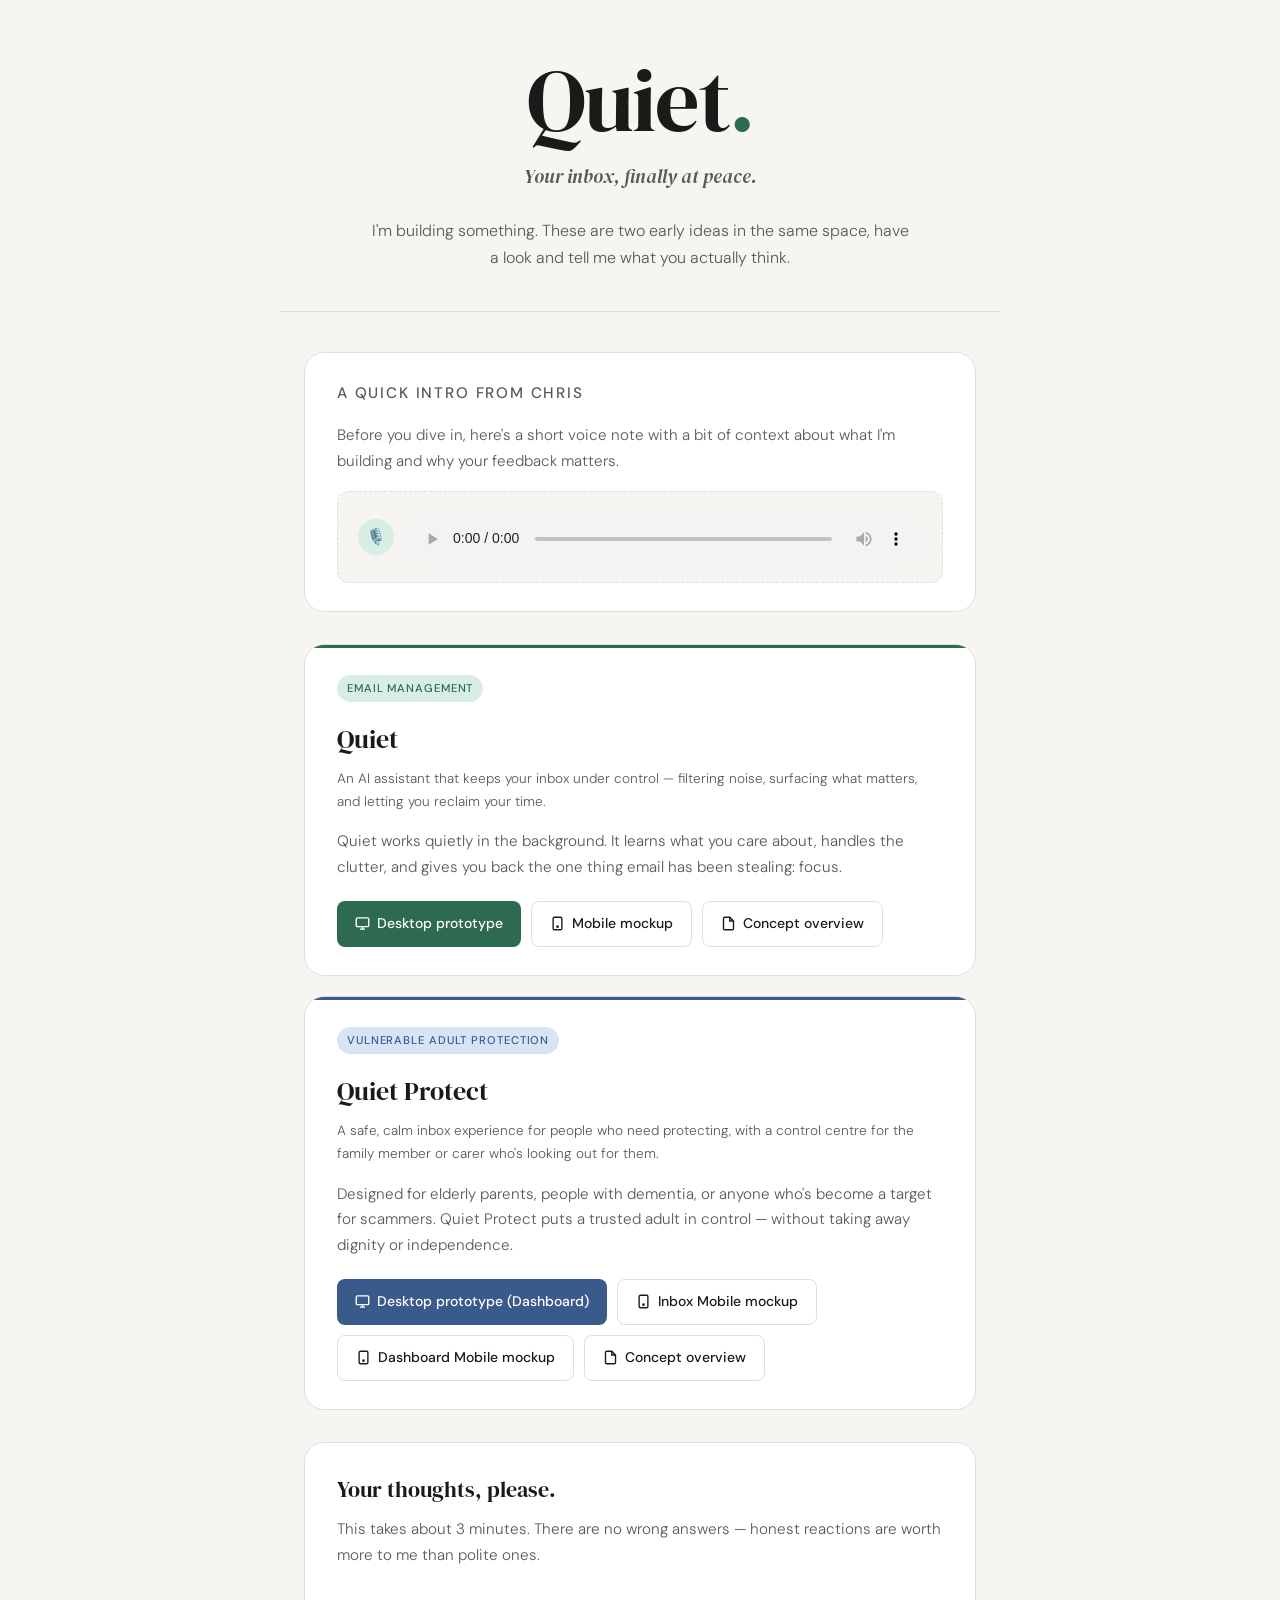
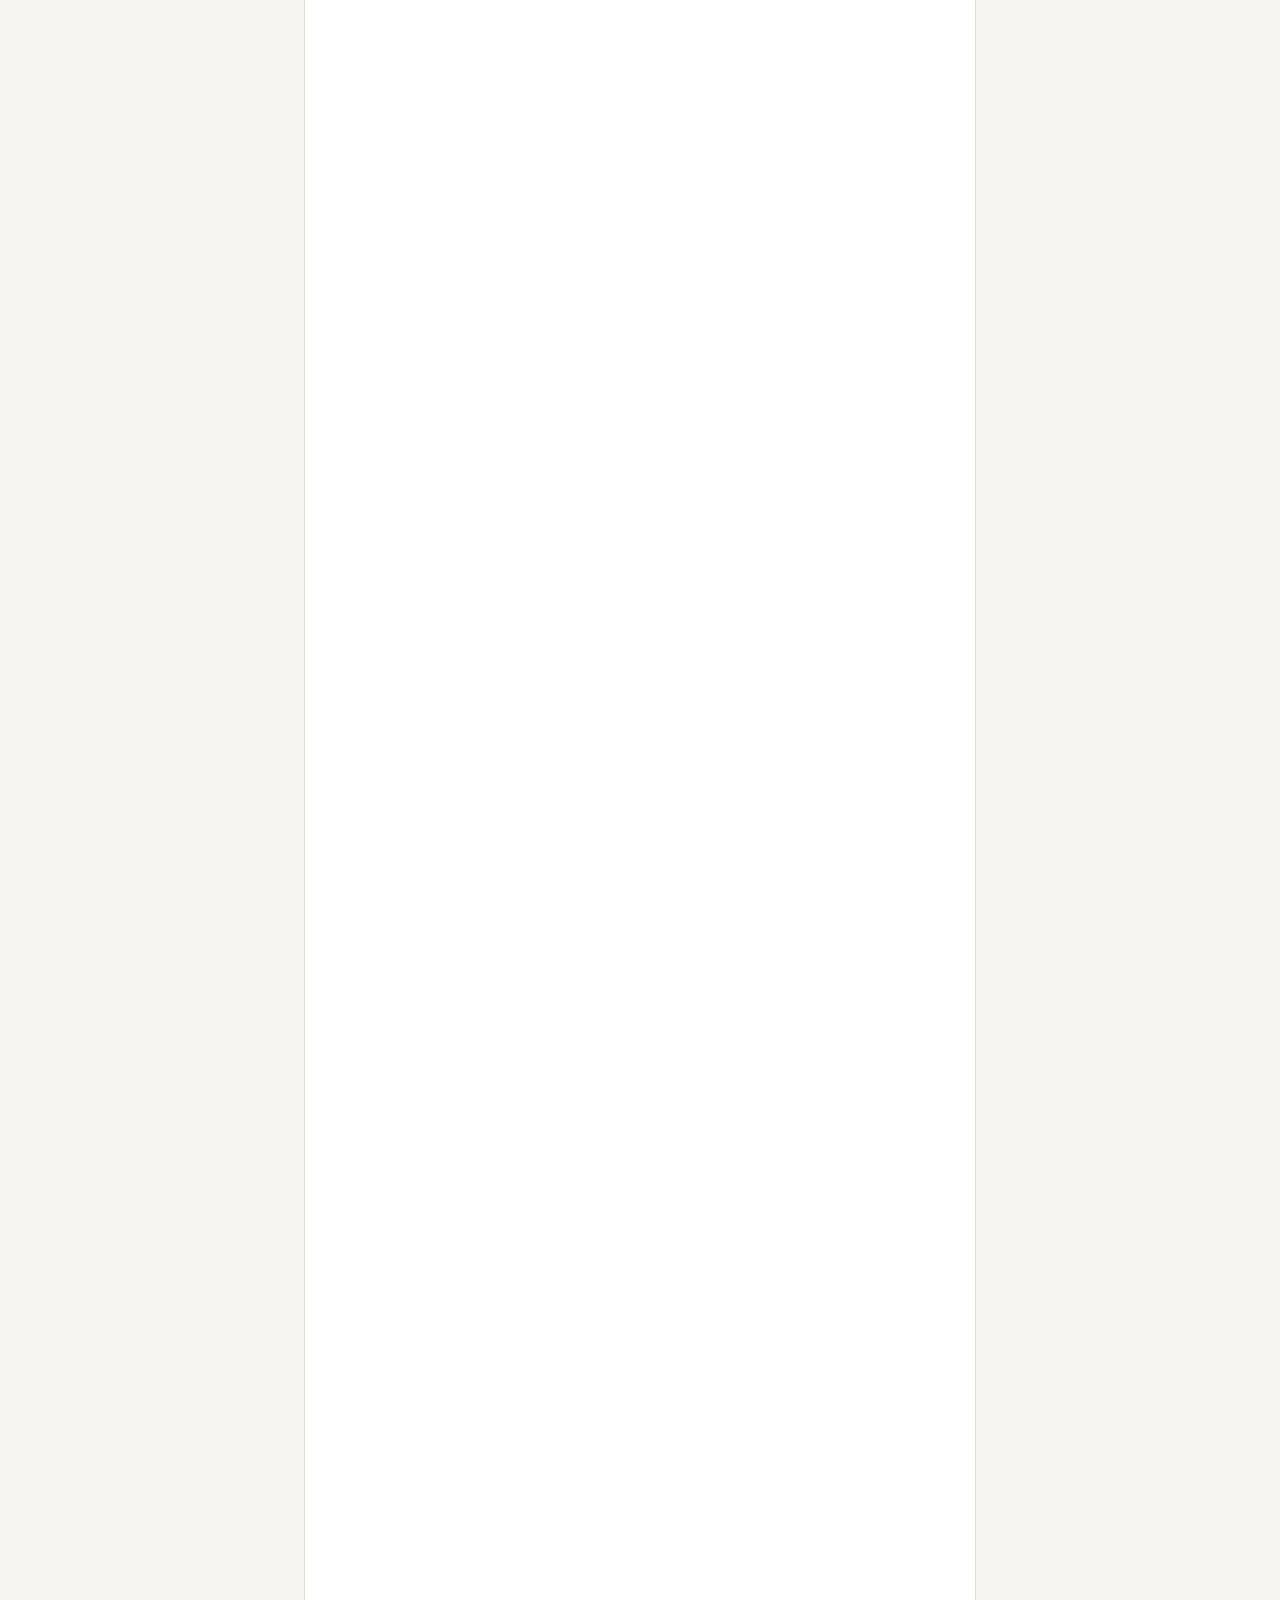
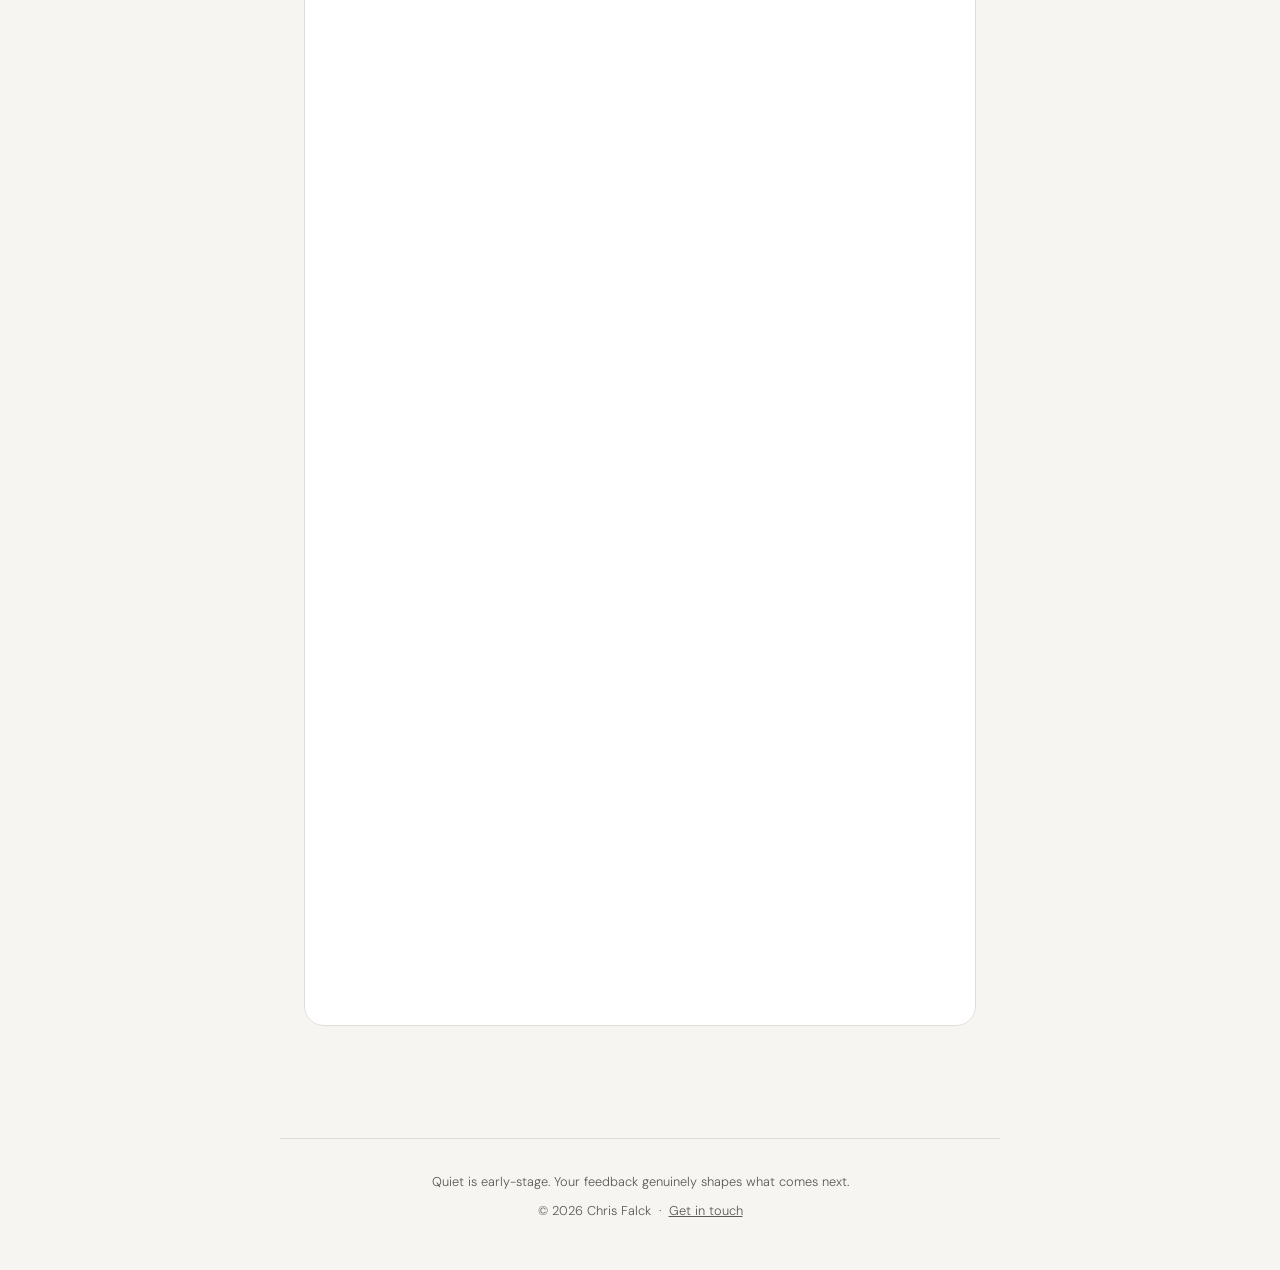
==== commit e3526e47: "tweak button name" ====
--- a/index.html
+++ b/index.html
@@ -371,11 +371,15 @@
         <div class="btn-group">
           <a class="btn btn-primary protect-btn" href="/ui/quiet_protect_prototype.html" target="_blank" rel="noopener">
             <svg width="15" height="15" viewBox="0 0 24 24" fill="none" stroke="currentColor" stroke-width="2.2"><rect x="2" y="3" width="20" height="14" rx="2"/><path d="M8 21h8M12 17v4"/></svg>
-            Desktop prototype
-          </a>
-          <a class="btn btn-secondary" href="/ui/mobile_mocks/quiet_protect_mobile.html" target="_blank" rel="noopener">
+            Desktop prototype (Dashboard)
+          </a>
+          <a class="btn btn-secondary" href="/ui/mobile_mocks/quiet_protect_mobile_inbox.html" target="_blank" rel="noopener">
             <svg width="15" height="15" viewBox="0 0 24 24" fill="none" stroke="currentColor" stroke-width="2.2"><rect x="5" y="2" width="14" height="20" rx="2"/><circle cx="12" cy="17" r="1"/></svg>
-            Mobile mockup
+            Inbox Mobile mockup
+          </a>
+          <a class="btn btn-secondary" href="/ui/mobile_mocks/quiet_protect_mobile_dashboard.html" target="_blank" rel="noopener">
+            <svg width="15" height="15" viewBox="0 0 24 24" fill="none" stroke="currentColor" stroke-width="2.2"><rect x="5" y="2" width="14" height="20" rx="2"/><circle cx="12" cy="17" r="1"/></svg>
+            Dashboard Mobile mockup
           </a>
           <a class="btn btn-secondary" href="/docs/assets/quiet_protect_concept_overview.docx" target="_blank" rel="noopener">
             <svg width="15" height="15" viewBox="0 0 24 24" fill="none" stroke="currentColor" stroke-width="2.2"><path d="M14 2H6a2 2 0 0 0-2 2v16a2 2 0 0 0 2 2h12a2 2 0 0 0 2-2V8z"/><polyline points="14 2 14 8 20 8"/></svg>
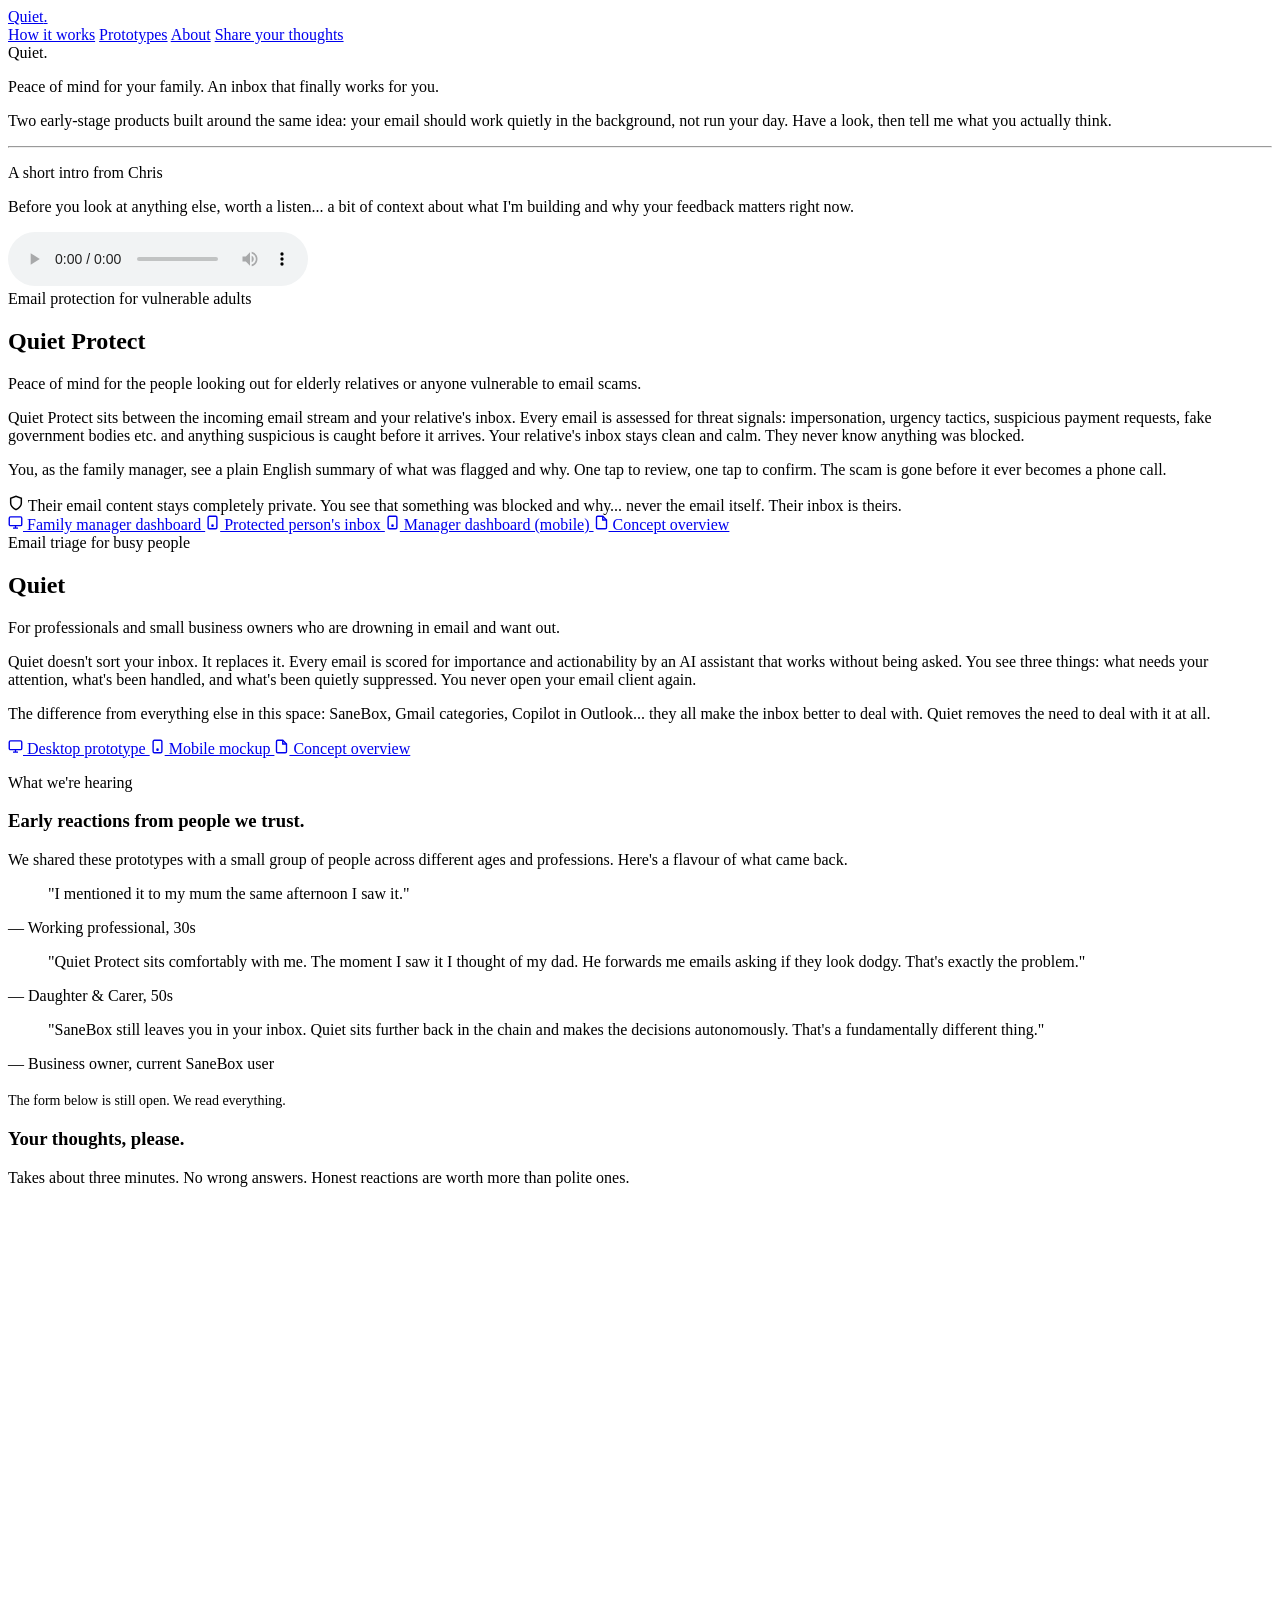
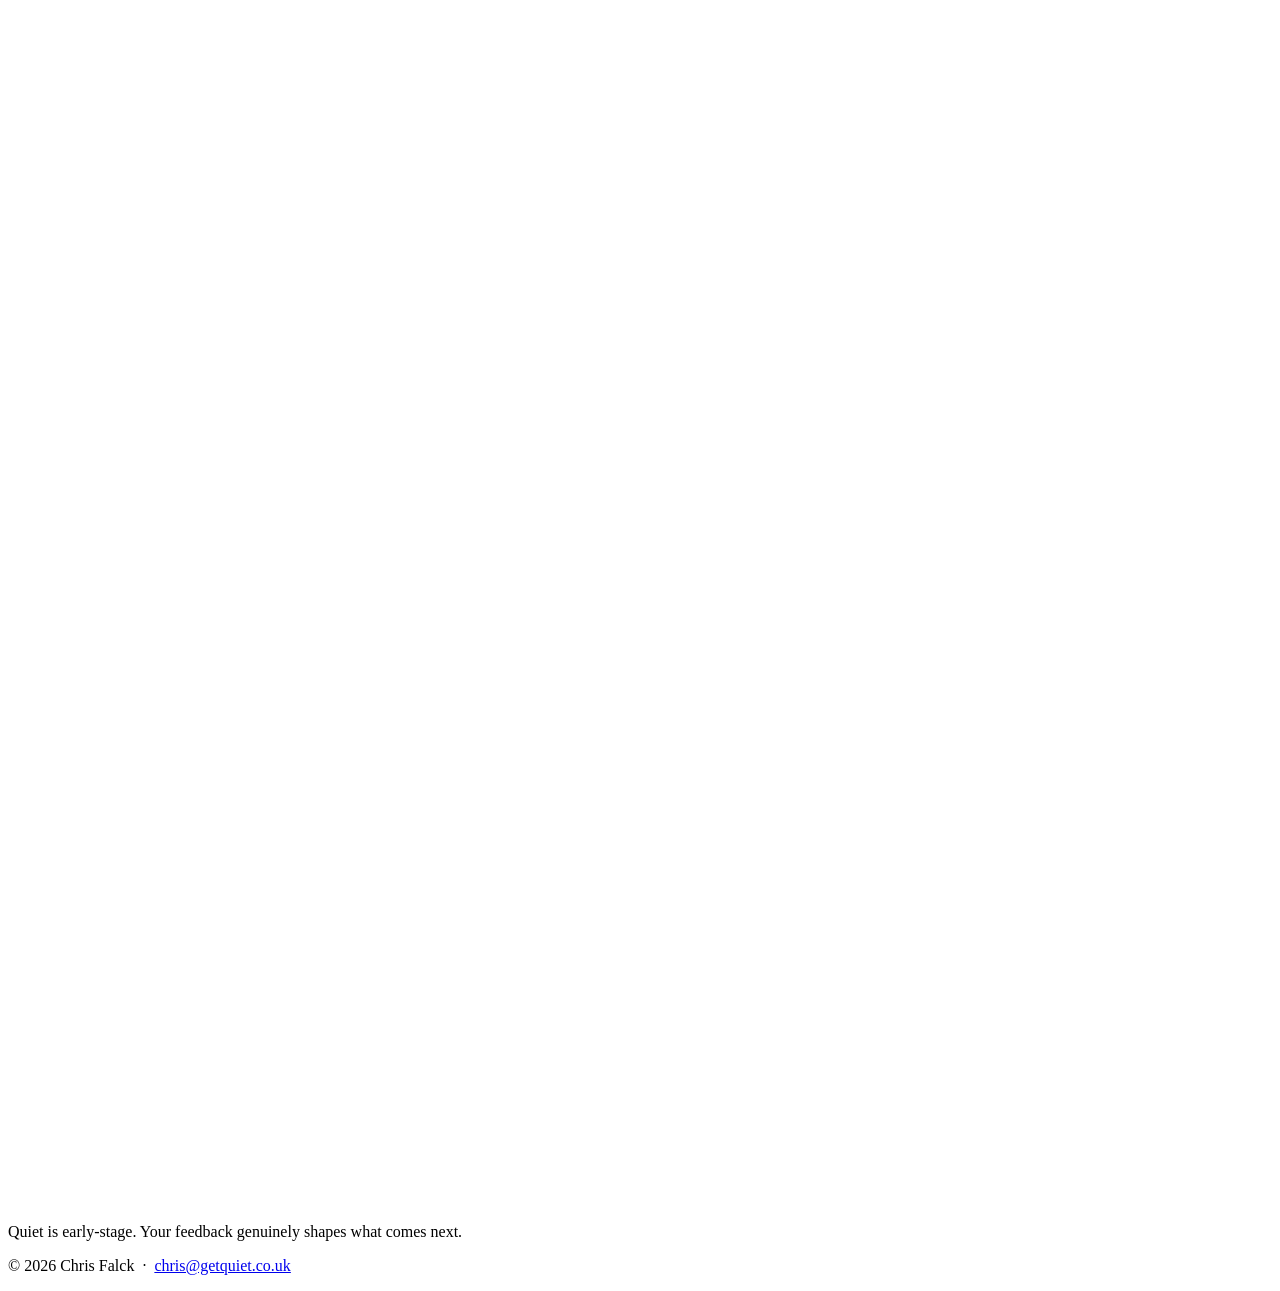
==== commit 83f450d0: "fix: Tally embed script replaced with their exact recommended initialisation pattern" ====
--- a/index.html
+++ b/index.html
@@ -3,322 +3,31 @@
 <head>
   <meta charset="UTF-8" />
   <meta name="viewport" content="width=device-width, initial-scale=1.0" />
-  <title>Quiet — Early Access Preview</title>
+  <title>Quiet: Peace of mind for your family</title>
   <link rel="preconnect" href="https://fonts.googleapis.com" />
   <link rel="preconnect" href="https://fonts.gstatic.com" crossorigin />
   <link href="https://fonts.googleapis.com/css2?family=DM+Serif+Display:ital@0;1&family=DM+Sans:wght@300;400;500&display=swap" rel="stylesheet" />
-  <style>
-    *, *::before, *::after { box-sizing: border-box; margin: 0; padding: 0; }
-
-    :root {
-      --bg:        #F7F5F2;
-      --surface:   #FFFFFF;
-      --ink:       #1A1A18;
-      --ink-soft:  #5A5A54;
-      --accent:    #2D6A4F;
-      --accent-lt: #D8EEE5;
-      --protect:   #3A5A8C;
-      --protect-lt:#D6E4F5;
-      --rule:      #E2DDD8;
-      --radius:    12px;
-      --radius-lg: 20px;
-    }
-
-    html { scroll-behavior: smooth; }
-
-    body {
-      background: var(--bg);
-      color: var(--ink);
-      font-family: 'DM Sans', sans-serif;
-      font-weight: 300;
-      line-height: 1.7;
-      min-height: 100vh;
-    }
-
-    /* ── HEADER ── */
-    header {
-      max-width: 720px;
-      margin: 0 auto;
-      padding: 56px 24px 0;
-      text-align: center;
-    }
-
-    .wordmark {
-      font-family: 'DM Serif Display', serif;
-      font-size: clamp(3rem, 10vw, 5.5rem);
-      letter-spacing: -0.02em;
-      line-height: 1;
-      color: var(--ink);
-    }
-
-    .wordmark span {
-      color: var(--accent);
-    }
-
-    .tagline {
-      margin-top: 16px;
-      font-size: clamp(1rem, 2.5vw, 1.2rem);
-      color: var(--ink-soft);
-      font-weight: 300;
-      font-style: italic;
-      font-family: 'DM Serif Display', serif;
-    }
-
-    .intro-text {
-      margin-top: 24px;
-      font-size: 1rem;
-      color: var(--ink-soft);
-      max-width: 540px;
-      margin-left: auto;
-      margin-right: auto;
-    }
-
-    /* ── DIVIDER ── */
-    .divider {
-      max-width: 720px;
-      margin: 40px auto;
-      padding: 0 24px;
-      border: none;
-      border-top: 1px solid var(--rule);
-    }
-
-    /* ── MAIN ── */
-    main {
-      max-width: 720px;
-      margin: 0 auto;
-      padding: 0 24px 80px;
-    }
-
-    /* ── VOICE NOTE ── */
-    .voice-section {
-      background: var(--surface);
-      border: 1px solid var(--rule);
-      border-radius: var(--radius-lg);
-      padding: 28px 32px;
-      margin-bottom: 32px;
-    }
-
-    .section-label {
-      font-size: 0.7rem;
-      font-weight: 500;
-      letter-spacing: 0.12em;
-      text-transform: uppercase;
-      color: var(--ink-soft);
-      margin-bottom: 12px;
-    }
-
-    .voice-section p {
-      font-size: 0.95rem;
-      color: var(--ink-soft);
-      margin-bottom: 16px;
-    }
-
-    .voice-placeholder {
-      display: flex;
-      align-items: center;
-      gap: 12px;
-      background: var(--bg);
-      border: 1px dashed var(--rule);
-      border-radius: var(--radius);
-      padding: 16px 20px;
-      color: var(--ink-soft);
-      font-size: 0.85rem;
-    }
-
-    .voice-icon {
-      width: 36px;
-      height: 36px;
-      background: var(--accent-lt);
-      border-radius: 50%;
-      display: flex;
-      align-items: center;
-      justify-content: center;
-      flex-shrink: 0;
-      font-size: 1rem;
-    }
-
-    audio {
-      width: 100%;
-      margin-top: 4px;
-      border-radius: 8px;
-      accent-color: var(--accent);
-    }
-
-    /* ── PRODUCT CARDS ── */
-    .products {
-      display: grid;
-      gap: 20px;
-      margin-bottom: 32px;
-    }
-
-    .product-card {
-      background: var(--surface);
-      border: 1px solid var(--rule);
-      border-radius: var(--radius-lg);
-      padding: 28px 32px;
-      position: relative;
-      overflow: hidden;
-    }
-
-    .product-card::before {
-      content: '';
-      position: absolute;
-      top: 0; left: 0; right: 0;
-      height: 3px;
-      background: var(--accent);
-    }
-
-    .product-card.protect::before {
-      background: var(--protect);
-    }
-
-    .product-card h2 {
-      font-family: 'DM Serif Display', serif;
-      font-size: 1.6rem;
-      font-weight: 400;
-      margin-bottom: 6px;
-      color: var(--ink);
-    }
-
-    .product-card .product-sub {
-      font-size: 0.85rem;
-      color: var(--ink-soft);
-      margin-bottom: 16px;
-    }
-
-    .product-card p {
-      font-size: 0.95rem;
-      color: var(--ink-soft);
-      margin-bottom: 20px;
-    }
-
-    .pill-tag {
-      display: inline-block;
-      font-size: 0.7rem;
-      font-weight: 500;
-      letter-spacing: 0.08em;
-      text-transform: uppercase;
-      padding: 4px 10px;
-      border-radius: 20px;
-      margin-bottom: 16px;
-      background: var(--accent-lt);
-      color: var(--accent);
-    }
-
-    .protect .pill-tag {
-      background: var(--protect-lt);
-      color: var(--protect);
-    }
-
-    /* ── BUTTONS ── */
-    .btn-group {
-      display: flex;
-      flex-wrap: wrap;
-      gap: 10px;
-      margin-top: 4px;
-    }
-
-    .btn {
-      display: inline-flex;
-      align-items: center;
-      gap: 7px;
-      padding: 10px 18px;
-      border-radius: 8px;
-      font-family: 'DM Sans', sans-serif;
-      font-size: 0.875rem;
-      font-weight: 500;
-      text-decoration: none;
-      transition: all 0.15s ease;
-      cursor: pointer;
-      border: none;
-    }
-
-    .btn-primary {
-      background: var(--accent);
-      color: #fff;
-    }
-    .btn-primary:hover { background: #255c43; }
-
-    .btn-primary.protect-btn {
-      background: var(--protect);
-    }
-    .btn-primary.protect-btn:hover { background: #2d4d7a; }
-
-    .btn-secondary {
-      background: transparent;
-      color: var(--ink);
-      border: 1px solid var(--rule);
-    }
-    .btn-secondary:hover { background: var(--bg); }
-
-    /* ── FEEDBACK ── */
-    .feedback-section {
-      background: var(--surface);
-      border: 1px solid var(--rule);
-      border-radius: var(--radius-lg);
-      padding: 28px 32px;
-      margin-bottom: 32px;
-    }
-
-    .feedback-section h3 {
-      font-family: 'DM Serif Display', serif;
-      font-size: 1.4rem;
-      font-weight: 400;
-      margin-bottom: 8px;
-    }
-
-    .feedback-section > p {
-      font-size: 0.95rem;
-      color: var(--ink-soft);
-      margin-bottom: 20px;
-    }
-
-    .tally-embed {
-      border: none;
-      width: 100%;
-      height: 2600px;
-      border-radius: var(--radius);
-    }
-
-    /* ── FOOTER ── */
-    footer {
-      text-align: center;
-      padding: 32px 24px 48px;
-      font-size: 0.8rem;
-      color: var(--ink-soft);
-      border-top: 1px solid var(--rule);
-      max-width: 720px;
-      margin: 0 auto;
-    }
-
-    /* ── FADE IN ── */
-    @keyframes fadeUp {
-      from { opacity: 0; transform: translateY(18px); }
-      to   { opacity: 1; transform: translateY(0); }
-    }
-
-    header, .voice-section, .product-card, .feedback-section {
-      animation: fadeUp 0.5s ease both;
-    }
-    .voice-section  { animation-delay: 0.1s; }
-    .product-card:nth-child(1) { animation-delay: 0.15s; }
-    .product-card:nth-child(2) { animation-delay: 0.22s; }
-    .feedback-section { animation-delay: 0.3s; }
-
-    /* ── MOBILE ── */
-    @media (max-width: 480px) {
-      .product-card, .voice-section, .feedback-section { padding: 22px 20px; }
-      .btn { font-size: 0.82rem; padding: 9px 14px; }
-    }
-  </style>
+  <link rel="stylesheet" href="/css/style.css" />
 </head>
 <body>
 
-  <header>
+  <nav class="nav">
+    <div class="nav-inner">
+      <a href="/" class="nav-logo">Quiet<span>.</span></a>
+      <div class="nav-links">
+        <a href="/how-it-works.html">How it works</a>
+        <a href="/prototypes.html">Prototypes</a>
+        <a href="/about.html">About</a>
+        <a href="#feedback" class="nav-cta">Share your thoughts</a>
+      </div>
+    </div>
+  </nav>
+
+  <header class="page-header fade-up">
     <div class="wordmark">Quiet<span>.</span></div>
-    <p class="tagline">Your inbox, finally at peace.</p>
+    <p class="tagline">Peace of mind for your family. An inbox that finally works for you.</p>
     <p class="intro-text">
-      I'm building something. These are two early ideas in the same space, have a look and tell me what you actually think.
+      Two early-stage products built around the same idea: your email should work quietly in the background, not run your day. Have a look, then tell me what you actually think.
     </p>
   </header>
 
@@ -327,79 +36,111 @@
   <main>
 
     <!-- VOICE NOTE -->
-    <div class="voice-section">
-      <p class="section-label">A quick intro from Chris</p>
-      <p>Before you dive in, here's a short voice note with a bit of context about what I'm building and why your feedback matters.</p>
+    <div class="voice-section fade-up d1">
+      <p class="section-label">A short intro from Chris</p>
+      <p>Before you look at anything else, worth a listen... a bit of context about what I'm building and why your feedback matters right now.</p>
+      <audio controls src="/assets/audio/intro.m4a"></audio>
+    </div>
 
-      <div class="voice-placeholder">
-        <div class="voice-icon">🎙️</div>
-        <audio controls src="/docs/assets/intro.m4a"></audio>
+    <!-- QUIET PROTECT - leads -->
+    <div class="card protect fade-up d2">
+      <span class="pill-tag">Email protection for vulnerable adults</span>
+      <h2>Quiet Protect</h2>
+      <p class="product-sub">Peace of mind for the people looking out for elderly relatives or anyone vulnerable to email scams.</p>
+
+      <p>Quiet Protect sits between the incoming email stream and your relative's inbox. Every email is assessed for threat signals: impersonation, urgency tactics, suspicious payment requests, fake government bodies etc. and anything suspicious is caught before it arrives. Your relative's inbox stays clean and calm. They never know anything was blocked.</p>
+
+      <p>You, as the family manager, see a plain English summary of what was flagged and why. One tap to review, one tap to confirm. The scam is gone before it ever becomes a phone call.</p>
+
+      <div class="privacy-note">
+        <svg width="16" height="16" viewBox="0 0 24 24" fill="none" stroke="currentColor" stroke-width="2.2"><path d="M12 22s8-4 8-10V5l-8-3-8 3v7c0 6 8 10 8 10z"/></svg>
+        <span>Their email content stays completely private. You see that something was blocked and why... never the email itself. Their inbox is theirs.</span>
+      </div>
+
+      <div class="btn-group">
+        <a class="btn btn-primary protect-btn" href="/ui/quiet_protect_prototype.html" target="_blank" rel="noopener">
+          <svg width="15" height="15" viewBox="0 0 24 24" fill="none" stroke="currentColor" stroke-width="2.2"><rect x="2" y="3" width="20" height="14" rx="2"/><path d="M8 21h8M12 17v4"/></svg>
+          Family manager dashboard
+        </a>
+        <a class="btn btn-secondary" href="/ui/mobile_mocks/quiet_protect_mobile_inbox.html" target="_blank" rel="noopener">
+          <svg width="15" height="15" viewBox="0 0 24 24" fill="none" stroke="currentColor" stroke-width="2.2"><rect x="5" y="2" width="14" height="20" rx="2"/><circle cx="12" cy="17" r="1"/></svg>
+          Protected person's inbox
+        </a>
+        <a class="btn btn-secondary" href="/ui/mobile_mocks/quiet_protect_mobile_dashboard.html" target="_blank" rel="noopener">
+          <svg width="15" height="15" viewBox="0 0 24 24" fill="none" stroke="currentColor" stroke-width="2.2"><rect x="5" y="2" width="14" height="20" rx="2"/><circle cx="12" cy="17" r="1"/></svg>
+          Manager dashboard (mobile)
+        </a>
+        <a class="btn btn-secondary" href="/assets/docs/quiet_protect_concept_overview.pdf" target="_blank" rel="noopener">
+          <svg width="15" height="15" viewBox="0 0 24 24" fill="none" stroke="currentColor" stroke-width="2.2"><path d="M14 2H6a2 2 0 0 0-2 2v16a2 2 0 0 0 2 2h12a2 2 0 0 0 2-2V8z"/><polyline points="14 2 14 8 20 8"/></svg>
+          Concept overview
+        </a>
       </div>
     </div>
 
-    <!-- PRODUCT CARDS -->
-    <div class="products">
+    <!-- QUIET CORE -->
+    <div class="card fade-up d3">
+      <span class="pill-tag">Email triage for busy people</span>
+      <h2>Quiet</h2>
+      <p class="product-sub">For professionals and small business owners who are drowning in email and want out.</p>
 
-      <!-- QUIET -->
-      <div class="product-card">
-        <span class="pill-tag">Email Management</span>
-        <h2>Quiet</h2>
-        <p class="product-sub">An AI assistant that keeps your inbox under control — filtering noise, surfacing what matters, and letting you reclaim your time.</p>
-        <p>Quiet works quietly in the background. It learns what you care about, handles the clutter, and gives you back the one thing email has been stealing: focus.</p>
-        <div class="btn-group">
-          <a class="btn btn-primary" href="/ui/quiet_prototype.html" target="_blank" rel="noopener">
-            <svg width="15" height="15" viewBox="0 0 24 24" fill="none" stroke="currentColor" stroke-width="2.2"><rect x="2" y="3" width="20" height="14" rx="2"/><path d="M8 21h8M12 17v4"/></svg>
-            Desktop prototype
-          </a>
-          <a class="btn btn-secondary" href="/ui/mobile_mocks/quiet_mobile_mockup.html" target="_blank" rel="noopener">
-            <svg width="15" height="15" viewBox="0 0 24 24" fill="none" stroke="currentColor" stroke-width="2.2"><rect x="5" y="2" width="14" height="20" rx="2"/><circle cx="12" cy="17" r="1"/></svg>
-            Mobile mockup
-          </a>
-          <a class="btn btn-secondary" href="/docs/assets/quiet_concept_overview.pdf" target="_blank" rel="noopener">
-            <svg width="15" height="15" viewBox="0 0 24 24" fill="none" stroke="currentColor" stroke-width="2.2"><path d="M14 2H6a2 2 0 0 0-2 2v16a2 2 0 0 0 2 2h12a2 2 0 0 0 2-2V8z"/><polyline points="14 2 14 8 20 8"/></svg>
-            Concept overview
-          </a>
+      <p>Quiet doesn't sort your inbox. It replaces it. Every email is scored for importance and actionability by an AI assistant that works without being asked. You see three things: what needs your attention, what's been handled, and what's been quietly suppressed. You never open your email client again.</p>
+
+      <p>The difference from everything else in this space: SaneBox, Gmail categories, Copilot in Outlook... they all make the inbox better to deal with. Quiet removes the need to deal with it at all.</p>
+
+      <div class="btn-group">
+        <a class="btn btn-primary" href="/ui/quiet_prototype.html" target="_blank" rel="noopener">
+          <svg width="15" height="15" viewBox="0 0 24 24" fill="none" stroke="currentColor" stroke-width="2.2"><rect x="2" y="3" width="20" height="14" rx="2"/><path d="M8 21h8M12 17v4"/></svg>
+          Desktop prototype
+        </a>
+        <a class="btn btn-secondary" href="/ui/mobile_mocks/quiet_mobile_mockup.html" target="_blank" rel="noopener">
+          <svg width="15" height="15" viewBox="0 0 24 24" fill="none" stroke="currentColor" stroke-width="2.2"><rect x="5" y="2" width="14" height="20" rx="2"/><circle cx="12" cy="17" r="1"/></svg>
+          Mobile mockup
+        </a>
+        <a class="btn btn-secondary" href="/assets/docs/quiet_concept_overview.pdf" target="_blank" rel="noopener">
+          <svg width="15" height="15" viewBox="0 0 24 24" fill="none" stroke="currentColor" stroke-width="2.2"><path d="M14 2H6a2 2 0 0 0-2 2v16a2 2 0 0 0 2 2h12a2 2 0 0 0 2-2V8z"/><polyline points="14 2 14 8 20 8"/></svg>
+          Concept overview
+        </a>
+      </div>
+    </div>
+
+    <!-- WHAT WE'RE HEARING -->
+    <div class="hearing-section card fade-up d4">
+      <p class="section-label">What we're hearing</p>
+      <h3>Early reactions from people we trust.</h3>
+      <p>We shared these prototypes with a small group of people across different ages and professions. Here's a flavour of what came back.</p>
+
+      <div class="quotes">
+        <div class="quote-card">
+          <blockquote>"I mentioned it to my mum the same afternoon I saw it."</blockquote>
+          <span class="quote-source">— Working professional, 30s</span>
+        </div>
+        <div class="quote-card">
+          <blockquote>"Quiet Protect sits comfortably with me. The moment I saw it I thought of my dad. He forwards me emails asking if they look dodgy. That's exactly the problem."</blockquote>
+          <span class="quote-source">— Daughter &amp; Carer, 50s</span>
+        </div>
+        <div class="quote-card">
+          <blockquote>"SaneBox still leaves you in your inbox. Quiet sits further back in the chain and makes the decisions autonomously. That's a fundamentally different thing."</blockquote>
+          <span class="quote-source">— Business owner, current SaneBox user</span>
         </div>
       </div>
 
-      <!-- QUIET PROTECT -->
-      <div class="product-card protect">
-        <span class="pill-tag">Vulnerable Adult Protection</span>
-        <h2>Quiet Protect</h2>
-        <p class="product-sub">A safe, calm inbox experience for people who need protecting, with a control centre for the family member or carer who's looking out for them.</p>
-        <p>Designed for elderly parents, people with dementia, or anyone who's become a target for scammers. Quiet Protect puts a trusted adult in control — without taking away dignity or independence.</p>
-        <div class="btn-group">
-          <a class="btn btn-primary protect-btn" href="/ui/quiet_protect_prototype.html" target="_blank" rel="noopener">
-            <svg width="15" height="15" viewBox="0 0 24 24" fill="none" stroke="currentColor" stroke-width="2.2"><rect x="2" y="3" width="20" height="14" rx="2"/><path d="M8 21h8M12 17v4"/></svg>
-            Desktop prototype (Dashboard)
-          </a>
-          <a class="btn btn-secondary" href="/ui/mobile_mocks/quiet_protect_mobile_inbox.html" target="_blank" rel="noopener">
-            <svg width="15" height="15" viewBox="0 0 24 24" fill="none" stroke="currentColor" stroke-width="2.2"><rect x="5" y="2" width="14" height="20" rx="2"/><circle cx="12" cy="17" r="1"/></svg>
-            Inbox Mobile mockup
-          </a>
-          <a class="btn btn-secondary" href="/ui/mobile_mocks/quiet_protect_mobile_dashboard.html" target="_blank" rel="noopener">
-            <svg width="15" height="15" viewBox="0 0 24 24" fill="none" stroke="currentColor" stroke-width="2.2"><rect x="5" y="2" width="14" height="20" rx="2"/><circle cx="12" cy="17" r="1"/></svg>
-            Dashboard Mobile mockup
-          </a>
-          <a class="btn btn-secondary" href="/docs/assets/quiet_protect_concept_overview.docx" target="_blank" rel="noopener">
-            <svg width="15" height="15" viewBox="0 0 24 24" fill="none" stroke="currentColor" stroke-width="2.2"><path d="M14 2H6a2 2 0 0 0-2 2v16a2 2 0 0 0 2 2h12a2 2 0 0 0 2-2V8z"/><polyline points="14 2 14 8 20 8"/></svg>
-            Concept overview
-          </a>
-        </div>
-      </div>
-
+      <p style="margin-top: 20px; font-size: 0.875rem;">The form below is still open. We read everything.</p>
     </div>
 
     <!-- FEEDBACK -->
-    <div class="feedback-section">
+    <div class="feedback-section fade-up d5" id="feedback">
       <h3>Your thoughts, please.</h3>
-      <p>This takes about 3 minutes. There are no wrong answers — honest reactions are worth more to me than polite ones.</p>
+      <p>Takes about three minutes. No wrong answers. Honest reactions are worth more than polite ones.</p>
       <iframe
-        class="tally-embed" style="height:2600px;"
-        src="https://tally.so/embed/KYLgdk?alignLeft=1&hideTitle=1&transparentBackground=1"
-        title="Quiet — Feedback Form"
-        loading="lazy"
-        allowfullscreen>
+        class="tally-embed"
+        data-tally-src="https://tally.so/embed/KYLgdk?alignLeft=1&hideTitle=1&transparentBackground=1"
+        width="100%"
+        style="height: 3200px;"
+        frameborder="0"
+        marginheight="0"
+        marginwidth="0"
+        title="Quiet Feedback Form"
+        loading="lazy">
       </iframe>
     </div>
 
@@ -407,10 +148,10 @@
 
   <footer>
     <p>Quiet is early-stage. Your feedback genuinely shapes what comes next.</p>
-    <p style="margin-top:8px;">© 2026 Chris Falck &nbsp;·&nbsp; <a href="mailto:hello@getquiet.co.uk" style="color:var(--ink-soft);">Get in touch</a></p>
+    <p style="margin-top: 8px;">© 2026 Chris Falck &nbsp;·&nbsp; <a href="mailto:chris@getquiet.co.uk">chris@getquiet.co.uk</a></p>
   </footer>
 
-
+  <script>var d=document,w="https://tally.so/widgets/embed.js",v=function(){"undefined"!=typeof Tally?Tally.loadEmbeds():d.querySelectorAll("iframe[data-tally-src]:not([src])").forEach((function(e){e.src=e.dataset.tallySrc}))};if("undefined"!=typeof Tally)v();else if(d.querySelector('script[src="'+w+'"]')==null){var s=d.createElement("script");s.src=w,s.onload=v,s.onerror=v,d.body.appendChild(s);}</script>
 
 </body>
 </html>
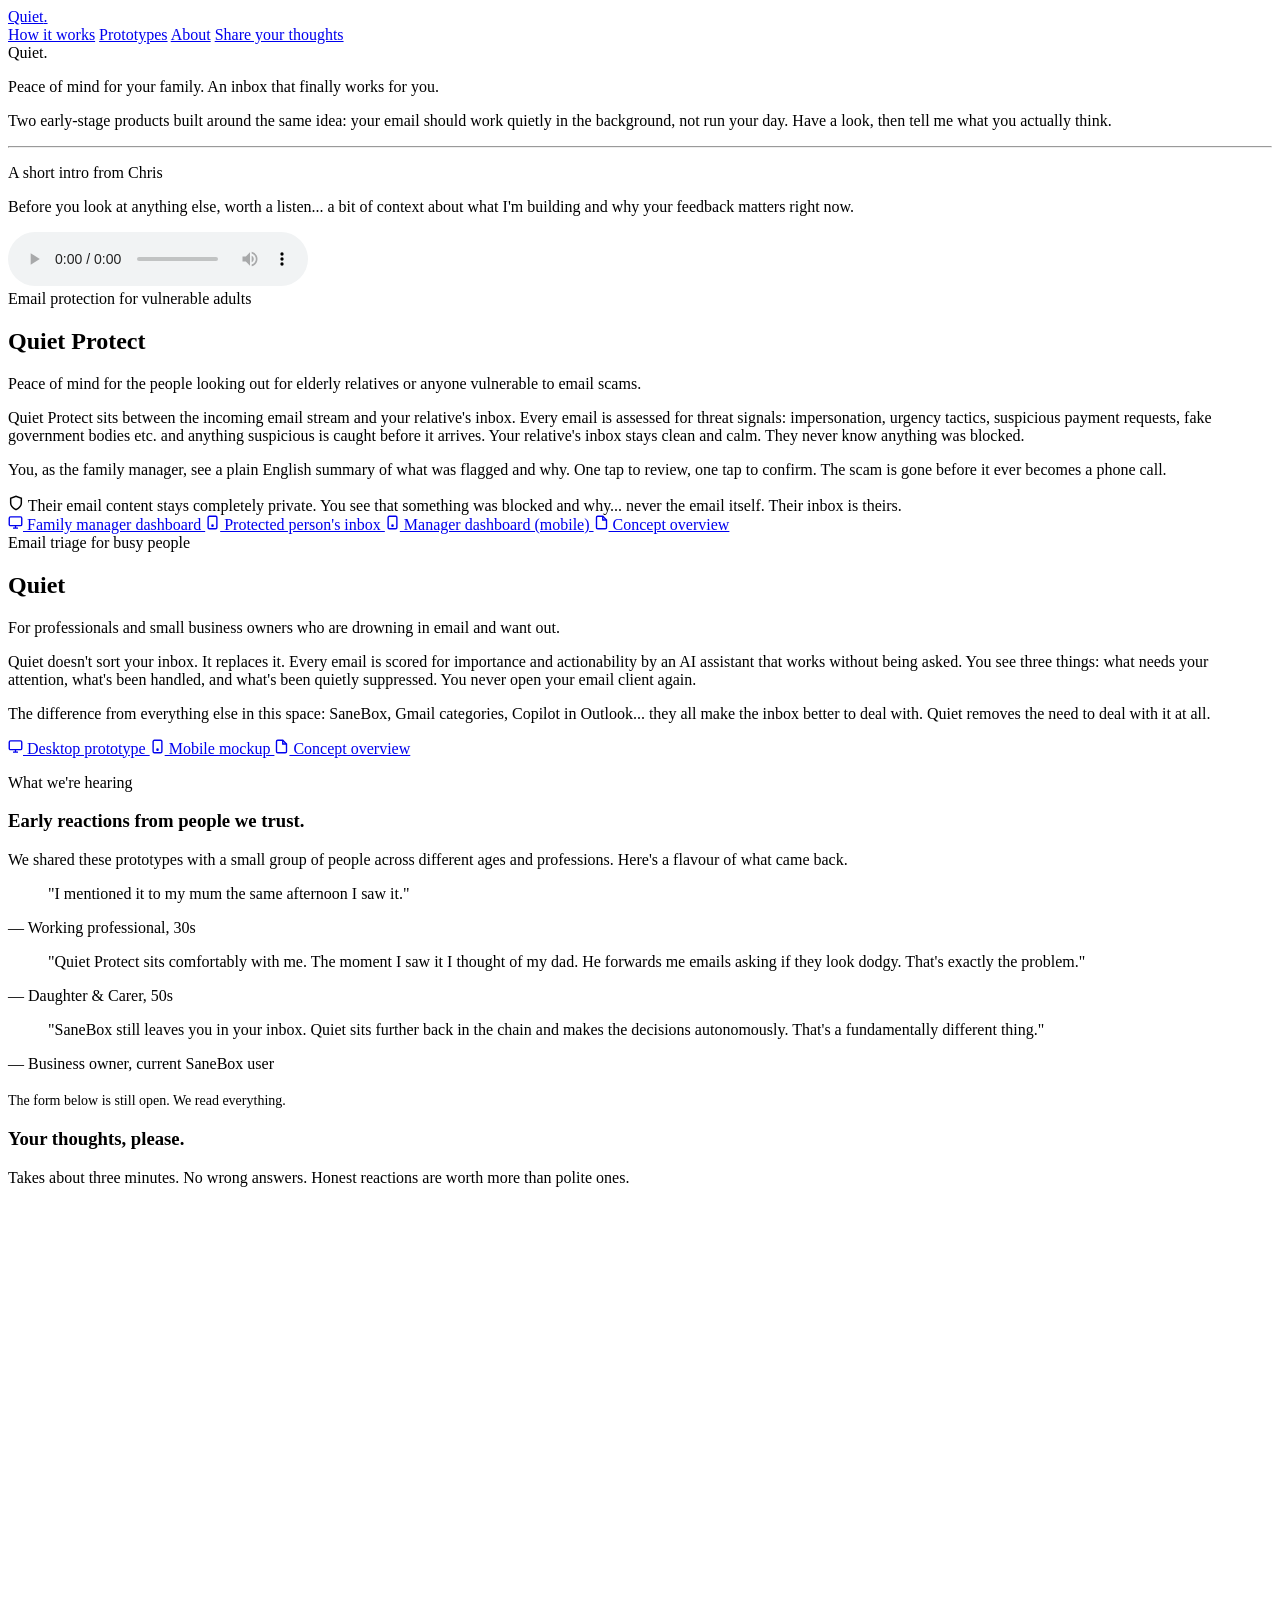
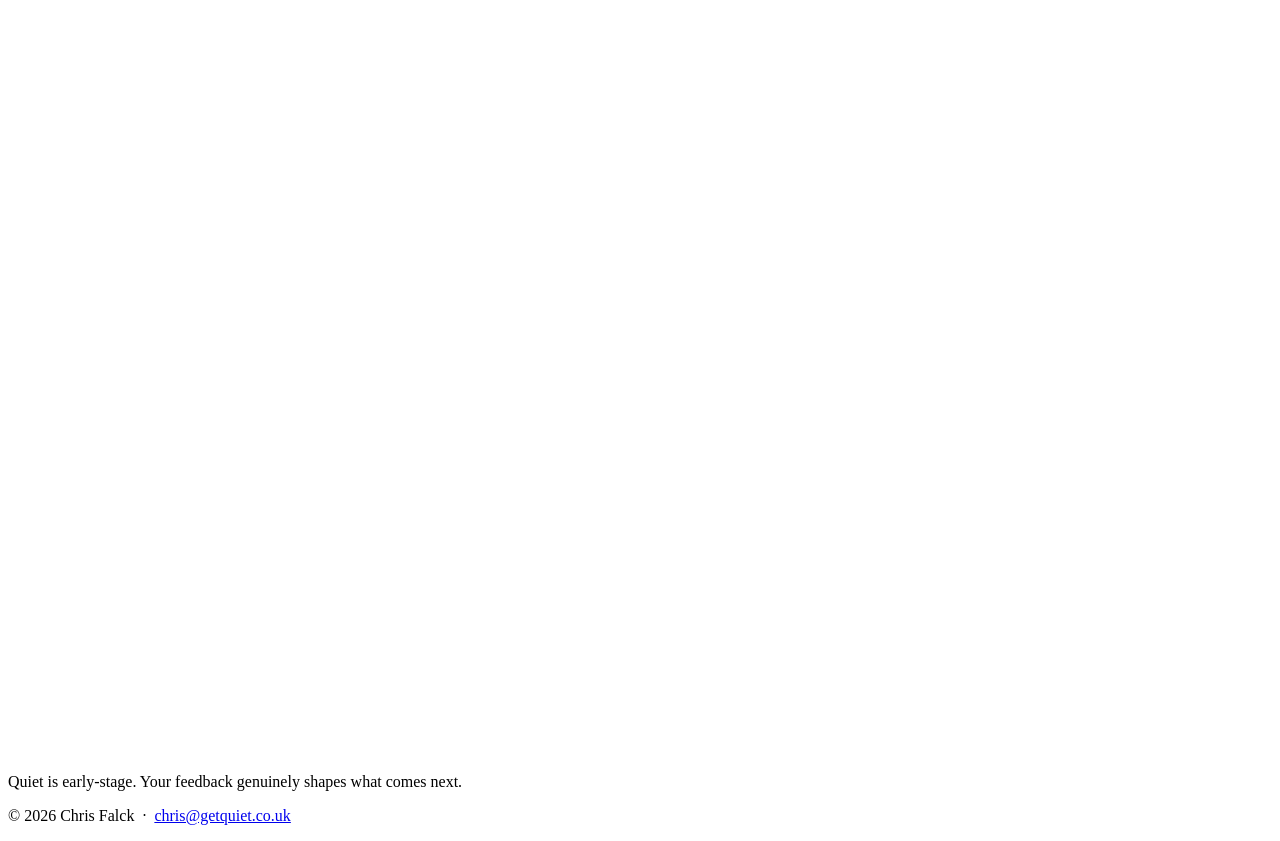
==== commit 822fbf4f: "fix: Tally script removed height=2750px" ====
--- a/index.html
+++ b/index.html
@@ -133,14 +133,13 @@
       <p>Takes about three minutes. No wrong answers. Honest reactions are worth more than polite ones.</p>
       <iframe
         class="tally-embed"
-        data-tally-src="https://tally.so/embed/KYLgdk?alignLeft=1&hideTitle=1&transparentBackground=1"
+        src="https://tally.so/embed/KYLgdk?alignLeft=1&hideTitle=1&transparentBackground=1"
         width="100%"
-        style="height: 3200px;"
+        style="height: 2750px;"
         frameborder="0"
         marginheight="0"
         marginwidth="0"
-        title="Quiet Feedback Form"
-        loading="lazy">
+        title="Quiet Feedback Form">
       </iframe>
     </div>
 
@@ -151,7 +150,5 @@
     <p style="margin-top: 8px;">© 2026 Chris Falck &nbsp;·&nbsp; <a href="mailto:chris@getquiet.co.uk">chris@getquiet.co.uk</a></p>
   </footer>
 
-  <script>var d=document,w="https://tally.so/widgets/embed.js",v=function(){"undefined"!=typeof Tally?Tally.loadEmbeds():d.querySelectorAll("iframe[data-tally-src]:not([src])").forEach((function(e){e.src=e.dataset.tallySrc}))};if("undefined"!=typeof Tally)v();else if(d.querySelector('script[src="'+w+'"]')==null){var s=d.createElement("script");s.src=w,s.onload=v,s.onerror=v,d.body.appendChild(s);}</script>
-
 </body>
 </html>
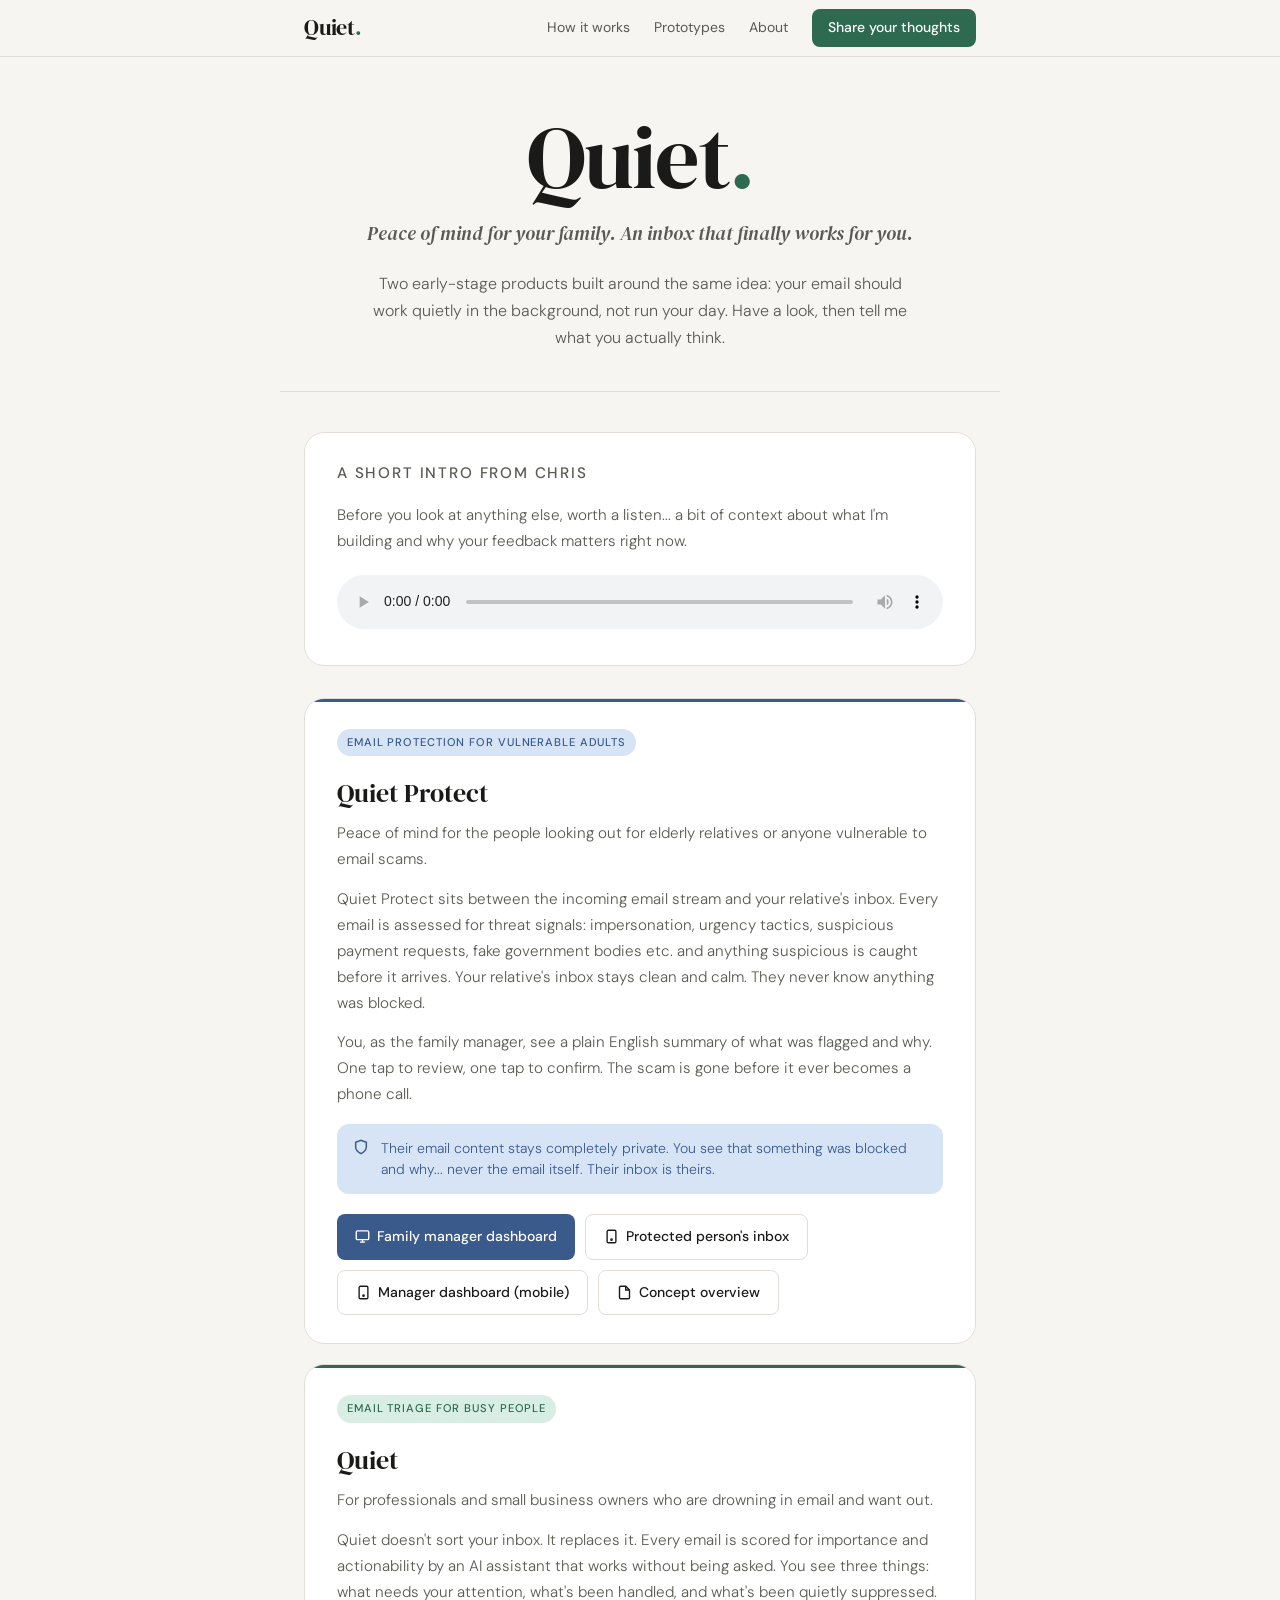
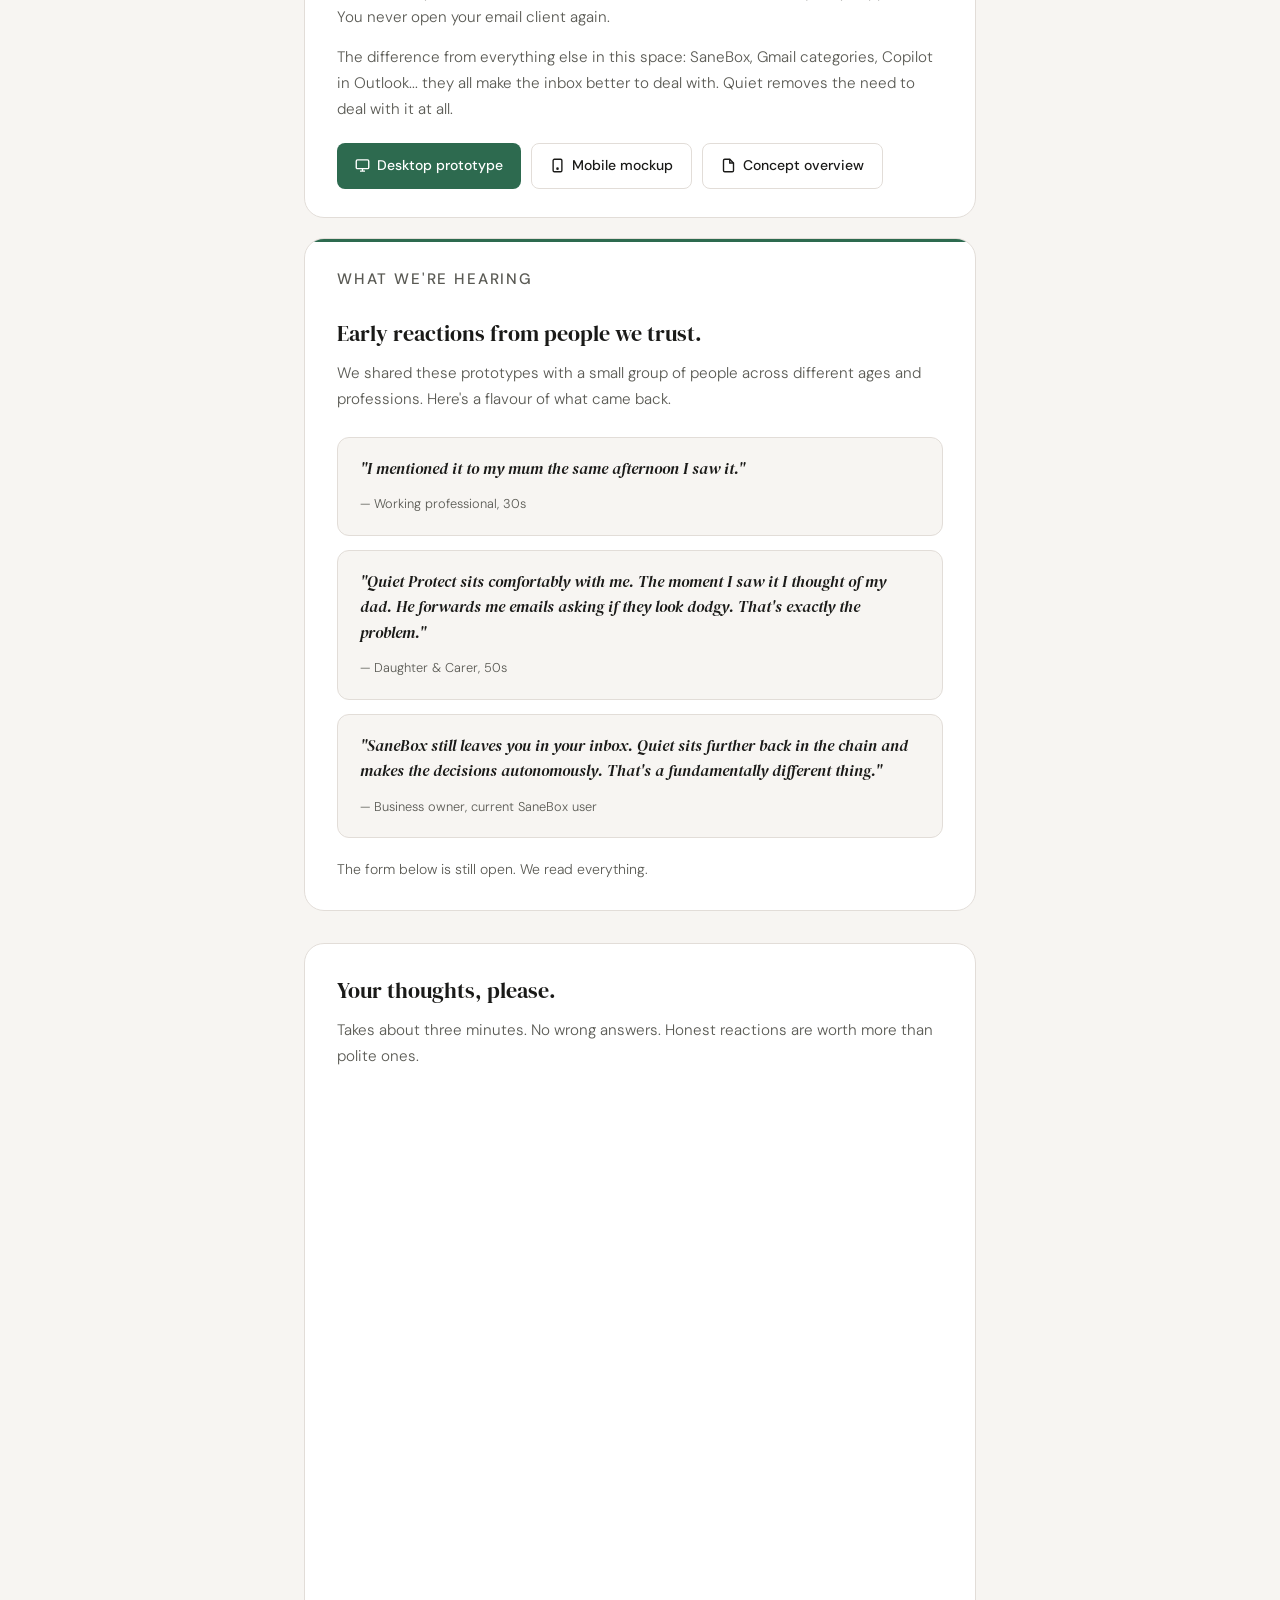
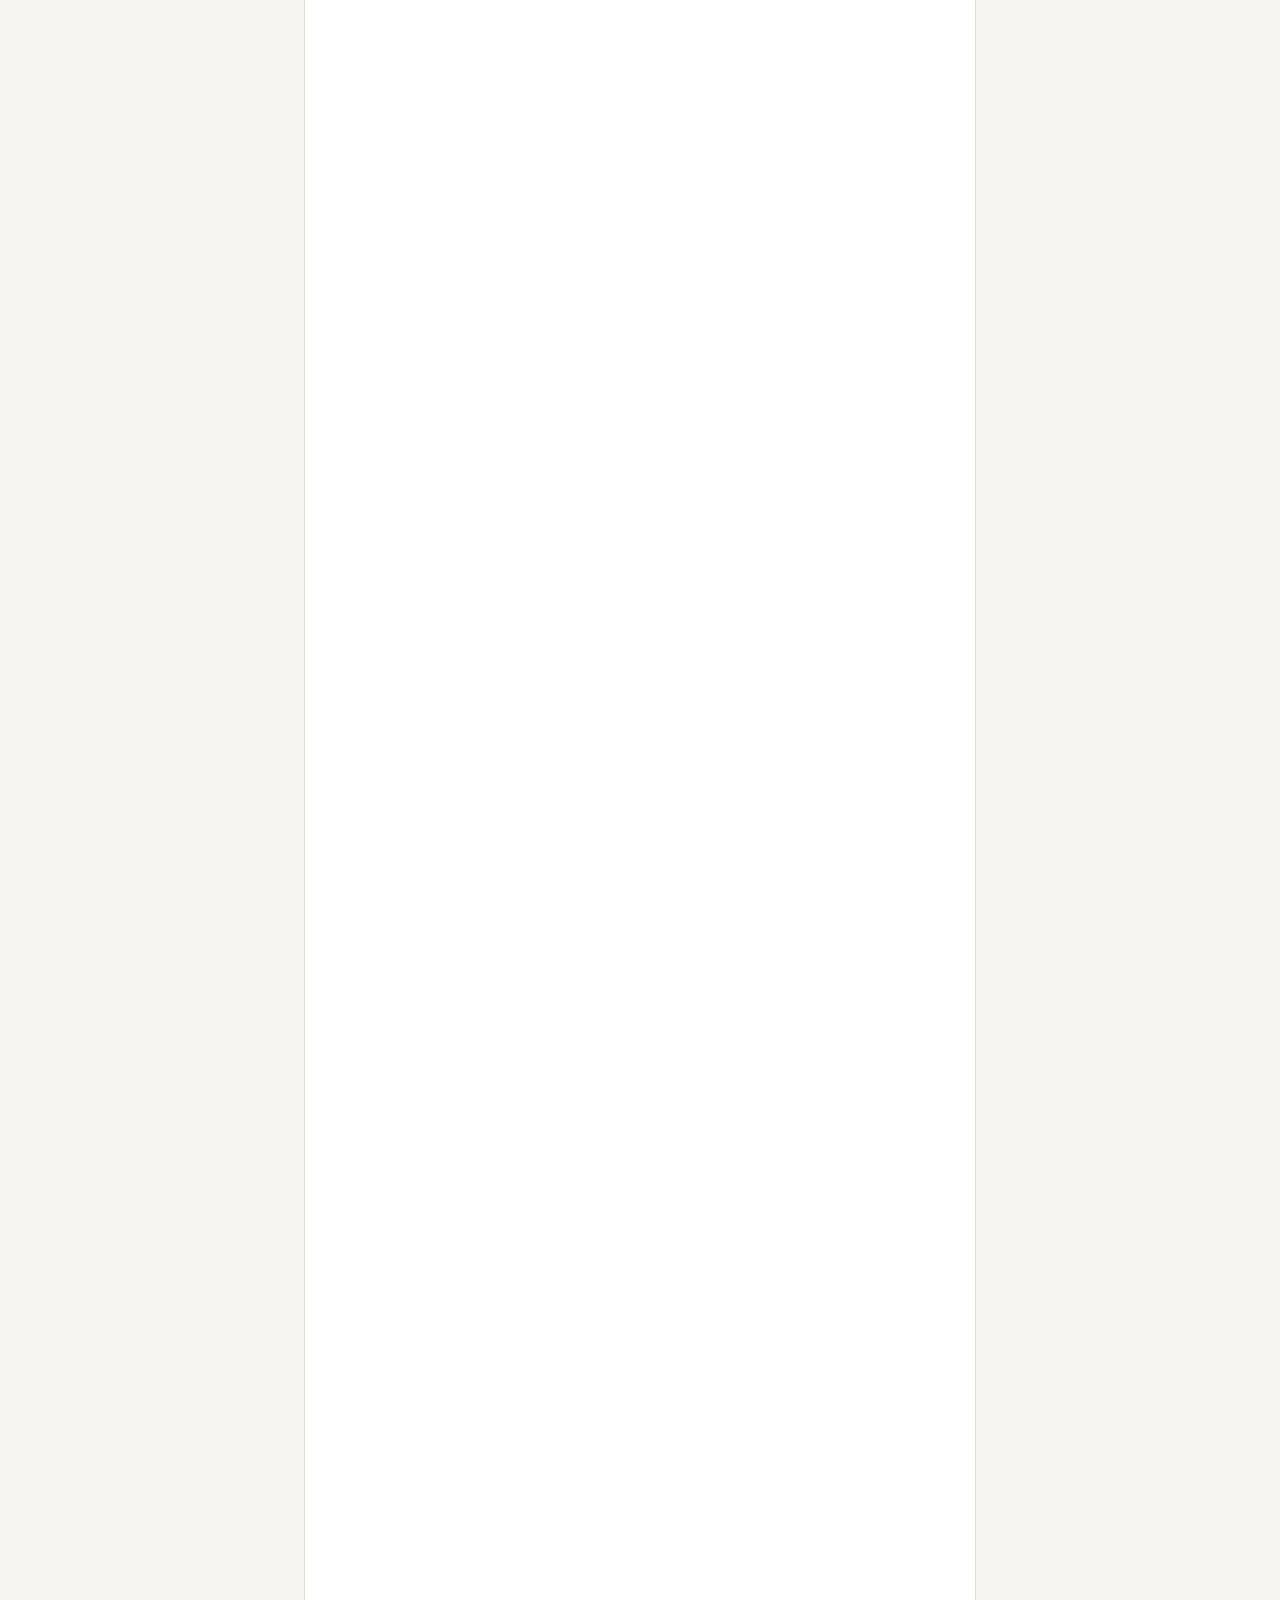
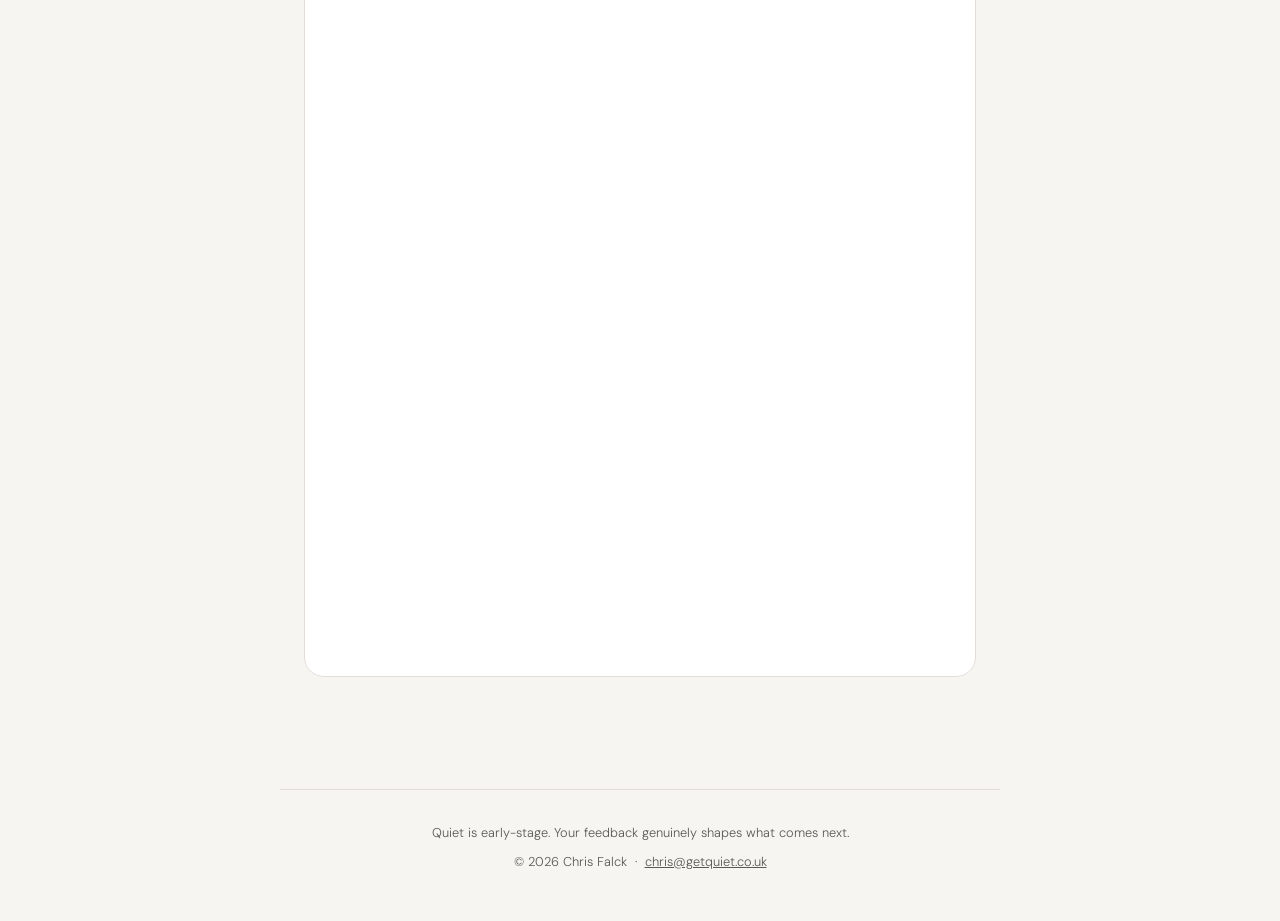
==== commit 78041f6c: "fix: hamburger nav, audio MIME type header, mobile form height - Hamburger menu replaces compressed " ====
--- a/index.html
+++ b/index.html
@@ -14,6 +14,9 @@
   <nav class="nav">
     <div class="nav-inner">
       <a href="/" class="nav-logo">Quiet<span>.</span></a>
+      <button class="nav-hamburger" aria-label="Menu" aria-expanded="false">
+        <span></span><span></span><span></span>
+      </button>
       <div class="nav-links">
         <a href="/how-it-works.html">How it works</a>
         <a href="/prototypes.html">Prototypes</a>
@@ -39,7 +42,10 @@
     <div class="voice-section fade-up d1">
       <p class="section-label">A short intro from Chris</p>
       <p>Before you look at anything else, worth a listen... a bit of context about what I'm building and why your feedback matters right now.</p>
-      <audio controls src="/assets/audio/intro.m4a"></audio>
+      <audio controls>
+        <source src="/assets/audio/intro.m4a" type="audio/mp4">
+        Your browser does not support audio playback.
+      </audio>
     </div>
 
     <!-- QUIET PROTECT - leads -->
@@ -149,6 +155,7 @@
     <p>Quiet is early-stage. Your feedback genuinely shapes what comes next.</p>
     <p style="margin-top: 8px;">© 2026 Chris Falck &nbsp;·&nbsp; <a href="mailto:chris@getquiet.co.uk">chris@getquiet.co.uk</a></p>
   </footer>
+  <script src="/js/site.js"></script>
 
 </body>
 </html>
--- a/css/style.css
+++ b/css/style.css
@@ -0,0 +1,700 @@
+/* ── RESET & VARIABLES ── */
+*, *::before, *::after { box-sizing: border-box; margin: 0; padding: 0; }
+
+:root {
+  --bg:         #F7F5F2;
+  --surface:    #FFFFFF;
+  --ink:        #1A1A18;
+  --ink-soft:   #5A5A54;
+  --accent:     #2D6A4F;
+  --accent-lt:  #D8EEE5;
+  --protect:    #3A5A8C;
+  --protect-lt: #D6E4F5;
+  --rule:       #E2DDD8;
+  --radius:     12px;
+  --radius-lg:  20px;
+}
+
+html { scroll-behavior: smooth; }
+
+body {
+  background: var(--bg);
+  color: var(--ink);
+  font-family: 'DM Sans', sans-serif;
+  font-weight: 300;
+  line-height: 1.7;
+  min-height: 100vh;
+}
+
+/* ── NAVIGATION ── */
+.nav {
+  position: sticky;
+  top: 0;
+  z-index: 100;
+  background: rgba(247, 245, 242, 0.94);
+  backdrop-filter: blur(12px);
+  -webkit-backdrop-filter: blur(12px);
+  border-bottom: 1px solid var(--rule);
+}
+
+.nav-inner {
+  max-width: 720px;
+  margin: 0 auto;
+  padding: 0 24px;
+  height: 56px;
+  display: flex;
+  align-items: center;
+  justify-content: space-between;
+}
+
+.nav-logo {
+  font-family: 'DM Serif Display', serif;
+  font-size: 1.35rem;
+  letter-spacing: -0.01em;
+  color: var(--ink);
+  text-decoration: none;
+}
+.nav-logo span { color: var(--accent); }
+
+.nav-links {
+  display: flex;
+  align-items: center;
+  gap: 24px;
+}
+
+.nav-links a {
+  font-size: 0.875rem;
+  font-weight: 400;
+  color: var(--ink-soft);
+  text-decoration: none;
+  transition: color 0.15s;
+}
+
+.nav-links a:hover { color: var(--ink); }
+.nav-links a.active { color: var(--ink); font-weight: 500; }
+
+.nav-links a.nav-cta {
+  background: var(--accent);
+  color: #fff;
+  padding: 7px 16px;
+  border-radius: 8px;
+  font-weight: 500;
+  transition: background 0.15s;
+}
+.nav-links a.nav-cta:hover { background: #255c43; color: #fff; }
+
+/* ── PAGE LAYOUT ── */
+.page-header {
+  max-width: 720px;
+  margin: 0 auto;
+  padding: 56px 24px 0;
+  text-align: center;
+}
+
+main {
+  max-width: 720px;
+  margin: 0 auto;
+  padding: 0 24px 80px;
+}
+
+hr.divider {
+  max-width: 720px;
+  margin: 40px auto;
+  padding: 0 24px;
+  border: none;
+  border-top: 1px solid var(--rule);
+}
+
+/* ── TYPOGRAPHY ── */
+.wordmark {
+  font-family: 'DM Serif Display', serif;
+  font-size: clamp(3rem, 10vw, 5.5rem);
+  letter-spacing: -0.02em;
+  line-height: 1;
+  color: var(--ink);
+}
+.wordmark span { color: var(--accent); }
+
+.tagline {
+  margin-top: 16px;
+  font-size: clamp(1rem, 2.5vw, 1.2rem);
+  color: var(--ink-soft);
+  font-weight: 300;
+  font-style: italic;
+  font-family: 'DM Serif Display', serif;
+}
+
+.intro-text {
+  margin-top: 20px;
+  font-size: 1rem;
+  color: var(--ink-soft);
+  max-width: 560px;
+  margin-left: auto;
+  margin-right: auto;
+}
+
+.page-title {
+  font-family: 'DM Serif Display', serif;
+  font-size: clamp(2rem, 6vw, 3rem);
+  font-weight: 400;
+  letter-spacing: -0.01em;
+  margin-bottom: 12px;
+}
+
+.page-subtitle {
+  font-size: 1rem;
+  color: var(--ink-soft);
+  max-width: 540px;
+  margin: 0 auto;
+}
+
+.section-label {
+  font-size: 0.7rem;
+  font-weight: 500;
+  letter-spacing: 0.12em;
+  text-transform: uppercase;
+  color: var(--ink-soft);
+  margin-bottom: 12px;
+}
+
+/* ── CARDS (shared base) ── */
+.card {
+  background: var(--surface);
+  border: 1px solid var(--rule);
+  border-radius: var(--radius-lg);
+  padding: 28px 32px;
+  margin-bottom: 20px;
+  position: relative;
+  overflow: hidden;
+}
+
+.card::before {
+  content: '';
+  position: absolute;
+  top: 0; left: 0; right: 0;
+  height: 3px;
+  background: var(--accent);
+}
+
+.card.protect::before { background: var(--protect); }
+
+.card h2 {
+  font-family: 'DM Serif Display', serif;
+  font-size: 1.6rem;
+  font-weight: 400;
+  margin-bottom: 6px;
+}
+
+.card h3 {
+  font-family: 'DM Serif Display', serif;
+  font-size: 1.35rem;
+  font-weight: 400;
+  margin-bottom: 8px;
+}
+
+.card p {
+  font-size: 0.95rem;
+  color: var(--ink-soft);
+  margin-bottom: 14px;
+}
+.card p:last-of-type { margin-bottom: 0; }
+
+.product-sub {
+  font-size: 0.85rem;
+  color: var(--ink-soft);
+  margin-bottom: 16px;
+}
+
+/* ── PILL TAGS ── */
+.pill-tag {
+  display: inline-block;
+  font-size: 0.7rem;
+  font-weight: 500;
+  letter-spacing: 0.08em;
+  text-transform: uppercase;
+  padding: 4px 10px;
+  border-radius: 20px;
+  margin-bottom: 16px;
+  background: var(--accent-lt);
+  color: var(--accent);
+}
+
+.protect .pill-tag { background: var(--protect-lt); color: var(--protect); }
+
+/* ── PRIVACY NOTE ── */
+.privacy-note {
+  display: flex;
+  gap: 12px;
+  align-items: flex-start;
+  background: var(--protect-lt);
+  border-radius: var(--radius);
+  padding: 14px 16px;
+  margin-top: 16px;
+  font-size: 0.875rem;
+  color: var(--protect);
+  line-height: 1.5;
+}
+.privacy-note svg { flex-shrink: 0; margin-top: 1px; }
+
+/* ── BUTTONS ── */
+.btn-group {
+  display: flex;
+  flex-wrap: wrap;
+  gap: 10px;
+  margin-top: 20px;
+}
+
+.btn {
+  display: inline-flex;
+  align-items: center;
+  gap: 7px;
+  padding: 10px 18px;
+  border-radius: 8px;
+  font-family: 'DM Sans', sans-serif;
+  font-size: 0.875rem;
+  font-weight: 500;
+  text-decoration: none;
+  transition: all 0.15s ease;
+  cursor: pointer;
+  border: none;
+}
+
+.btn-primary { background: var(--accent); color: #fff; }
+.btn-primary:hover { background: #255c43; }
+.btn-primary.protect-btn { background: var(--protect); }
+.btn-primary.protect-btn:hover { background: #2d4d7a; }
+.btn-secondary { background: transparent; color: var(--ink); border: 1px solid var(--rule); }
+.btn-secondary:hover { background: var(--bg); }
+
+/* ── VOICE NOTE ── */
+.voice-section {
+  background: var(--surface);
+  border: 1px solid var(--rule);
+  border-radius: var(--radius-lg);
+  padding: 28px 32px;
+  margin-bottom: 32px;
+}
+.voice-section p { font-size: 0.95rem; color: var(--ink-soft); margin-bottom: 16px; }
+
+audio {
+  width: 100%;
+  margin-top: 4px;
+  border-radius: 8px;
+  accent-color: var(--accent);
+}
+
+/* ── WHAT WE'RE HEARING ── */
+.hearing-section {
+  background: var(--surface);
+  border: 1px solid var(--rule);
+  border-radius: var(--radius-lg);
+  padding: 28px 32px;
+  margin-bottom: 32px;
+}
+.hearing-section > p {
+  font-size: 0.95rem;
+  color: var(--ink-soft);
+  margin-bottom: 24px;
+}
+.quotes { display: grid; gap: 14px; }
+
+.quote-card {
+  background: var(--bg);
+  border: 1px solid var(--rule);
+  border-radius: var(--radius);
+  padding: 18px 22px;
+}
+.quote-card blockquote {
+  font-family: 'DM Serif Display', serif;
+  font-style: italic;
+  font-size: 1rem;
+  color: var(--ink);
+  line-height: 1.6;
+  margin-bottom: 8px;
+}
+.quote-source {
+  font-size: 0.8rem;
+  color: var(--ink-soft);
+  font-style: normal;
+}
+
+/* ── FEEDBACK FORM ── */
+.feedback-section {
+  background: var(--surface);
+  border: 1px solid var(--rule);
+  border-radius: var(--radius-lg);
+  padding: 28px 32px;
+  margin-bottom: 32px;
+}
+.feedback-section h3 {
+  font-family: 'DM Serif Display', serif;
+  font-size: 1.4rem;
+  font-weight: 400;
+  margin-bottom: 8px;
+}
+.feedback-section > p {
+  font-size: 0.95rem;
+  color: var(--ink-soft);
+  margin-bottom: 20px;
+}
+.tally-embed { border: none; width: 100%; border-radius: var(--radius); }
+
+/* ── HOW IT WORKS PAGE ── */
+.how-section { margin-bottom: 48px; }
+
+.how-section h2 {
+  font-family: 'DM Serif Display', serif;
+  font-size: 1.5rem;
+  font-weight: 400;
+  margin-bottom: 14px;
+  color: var(--ink);
+}
+
+.how-section p {
+  font-size: 0.95rem;
+  color: var(--ink-soft);
+  margin-bottom: 14px;
+  line-height: 1.8;
+}
+.how-section p:last-child { margin-bottom: 0; }
+
+.how-section .lead {
+  font-size: 1.05rem;
+  color: var(--ink);
+  font-weight: 400;
+  margin-bottom: 16px;
+}
+
+.dimension-table {
+  width: 100%;
+  border-collapse: collapse;
+  margin: 20px 0;
+  font-size: 0.9rem;
+  background: var(--surface);
+  border: 1px solid var(--rule);
+  border-radius: var(--radius);
+  overflow: hidden;
+}
+.dimension-table th {
+  text-align: left;
+  font-weight: 500;
+  font-size: 0.72rem;
+  letter-spacing: 0.08em;
+  text-transform: uppercase;
+  color: var(--ink-soft);
+  padding: 10px 16px;
+  background: var(--bg);
+  border-bottom: 1px solid var(--rule);
+}
+.dimension-table td {
+  padding: 13px 16px;
+  border-bottom: 1px solid var(--rule);
+  vertical-align: top;
+}
+.dimension-table tr:last-child td { border-bottom: none; }
+.dim-name { font-weight: 500; color: var(--ink); white-space: nowrap; }
+.dim-weight { font-size: 0.8rem; color: var(--accent); font-weight: 500; }
+.dim-desc { color: var(--ink-soft); font-size: 0.875rem; }
+
+.callout {
+  border-left: 3px solid var(--accent);
+  padding: 14px 18px;
+  background: var(--accent-lt);
+  border-radius: 0 var(--radius) var(--radius) 0;
+  font-size: 0.925rem;
+  color: var(--ink);
+  margin: 20px 0;
+  line-height: 1.7;
+}
+.callout.protect-callout {
+  border-color: var(--protect);
+  background: var(--protect-lt);
+  color: var(--protect);
+}
+
+.limitation {
+  border: 1px solid var(--rule);
+  border-radius: var(--radius);
+  padding: 16px 20px;
+  margin-bottom: 14px;
+  background: var(--surface);
+}
+.limitation strong {
+  display: block;
+  font-weight: 500;
+  font-size: 0.9rem;
+  color: var(--ink);
+  margin-bottom: 4px;
+}
+.limitation p {
+  font-size: 0.875rem;
+  color: var(--ink-soft);
+  margin: 0;
+  line-height: 1.6;
+}
+
+/* ── PROTOTYPES PAGE ── */
+.proto-group { margin-bottom: 40px; }
+.proto-group-title {
+  font-family: 'DM Serif Display', serif;
+  font-size: 1.4rem;
+  font-weight: 400;
+  margin-bottom: 16px;
+  padding-bottom: 12px;
+  border-bottom: 1px solid var(--rule);
+}
+.proto-grid { display: grid; gap: 14px; }
+
+.proto-card {
+  background: var(--surface);
+  border: 1px solid var(--rule);
+  border-radius: var(--radius-lg);
+  padding: 22px 26px;
+  display: flex;
+  align-items: center;
+  justify-content: space-between;
+  gap: 20px;
+  text-decoration: none;
+  transition: border-color 0.15s, box-shadow 0.15s;
+}
+.proto-card:hover {
+  border-color: var(--accent);
+  box-shadow: 0 2px 12px rgba(45, 106, 79, 0.08);
+}
+.proto-card.protect-proto:hover {
+  border-color: var(--protect);
+  box-shadow: 0 2px 12px rgba(58, 90, 140, 0.08);
+}
+.proto-card-content h3 {
+  font-family: 'DM Sans', sans-serif;
+  font-size: 0.95rem;
+  font-weight: 500;
+  color: var(--ink);
+  margin-bottom: 4px;
+}
+.proto-card-content p {
+  font-size: 0.85rem;
+  color: var(--ink-soft);
+  line-height: 1.5;
+  margin: 0;
+}
+.proto-card svg { flex-shrink: 0; color: var(--ink-soft); }
+.proto-card:hover svg { color: var(--accent); }
+.proto-card.protect-proto:hover svg { color: var(--protect); }
+
+.proto-doc-link {
+  display: inline-flex;
+  align-items: center;
+  gap: 8px;
+  font-size: 0.875rem;
+  font-weight: 500;
+  color: var(--accent);
+  text-decoration: none;
+  padding: 8px 0;
+}
+.proto-doc-link:hover { text-decoration: underline; }
+.proto-doc-link.protect-link { color: var(--protect); }
+
+/* ── ABOUT PAGE ── */
+.about-section { margin-bottom: 48px; }
+.about-section h2 {
+  font-family: 'DM Serif Display', serif;
+  font-size: 1.5rem;
+  font-weight: 400;
+  margin-bottom: 16px;
+}
+.about-section p {
+  font-size: 0.95rem;
+  color: var(--ink-soft);
+  margin-bottom: 14px;
+  line-height: 1.8;
+}
+.about-section p:last-child { margin-bottom: 0; }
+
+.origin-quote {
+  border-left: 3px solid var(--protect);
+  padding-left: 20px;
+  margin: 28px 0;
+  font-family: 'DM Serif Display', serif;
+  font-size: 1.15rem;
+  font-style: italic;
+  color: var(--ink);
+  line-height: 1.65;
+}
+
+.status-card {
+  background: var(--surface);
+  border: 1px solid var(--rule);
+  border-radius: var(--radius-lg);
+  padding: 28px 32px;
+  margin-bottom: 20px;
+}
+.status-card h3 {
+  font-family: 'DM Serif Display', serif;
+  font-size: 1.2rem;
+  font-weight: 400;
+  margin-bottom: 14px;
+}
+.status-row {
+  display: flex;
+  align-items: baseline;
+  gap: 12px;
+  padding: 8px 0;
+  border-bottom: 1px solid var(--rule);
+  font-size: 0.9rem;
+}
+.status-row:last-child { border-bottom: none; }
+.status-label { font-weight: 500; color: var(--ink); min-width: 140px; }
+.status-value { color: var(--ink-soft); }
+.status-dot {
+  display: inline-block;
+  width: 7px;
+  height: 7px;
+  border-radius: 50%;
+  background: var(--accent);
+  margin-right: 6px;
+  flex-shrink: 0;
+  position: relative;
+  top: -1px;
+}
+.status-dot.amber { background: #C9813A; }
+.status-dot.grey { background: var(--rule); }
+
+.contact-card {
+  background: var(--surface);
+  border: 1px solid var(--rule);
+  border-radius: var(--radius-lg);
+  padding: 32px;
+  text-align: center;
+}
+.contact-card h3 {
+  font-family: 'DM Serif Display', serif;
+  font-size: 1.4rem;
+  font-weight: 400;
+  margin-bottom: 10px;
+}
+.contact-card p {
+  font-size: 0.95rem;
+  color: var(--ink-soft);
+  margin-bottom: 20px;
+  max-width: 440px;
+  margin-left: auto;
+  margin-right: auto;
+}
+.contact-card a.contact-link {
+  display: inline-flex;
+  align-items: center;
+  gap: 8px;
+  font-size: 0.95rem;
+  font-weight: 500;
+  color: var(--accent);
+  text-decoration: none;
+}
+.contact-card a.contact-link:hover { text-decoration: underline; }
+
+/* ── FOOTER ── */
+footer {
+  text-align: center;
+  padding: 32px 24px 48px;
+  font-size: 0.8rem;
+  color: var(--ink-soft);
+  border-top: 1px solid var(--rule);
+  max-width: 720px;
+  margin: 0 auto;
+}
+footer a { color: var(--ink-soft); }
+
+/* ── ANIMATIONS ── */
+@keyframes fadeUp {
+  from { opacity: 0; transform: translateY(16px); }
+  to   { opacity: 1; transform: translateY(0); }
+}
+
+.fade-up { animation: fadeUp 0.5s ease both; }
+.d1 { animation-delay: 0.05s; }
+.d2 { animation-delay: 0.12s; }
+.d3 { animation-delay: 0.19s; }
+.d4 { animation-delay: 0.26s; }
+.d5 { animation-delay: 0.33s; }
+.d6 { animation-delay: 0.40s; }
+
+/* ── HAMBURGER BUTTON ── */
+.nav-hamburger {
+  display: none;
+  flex-direction: column;
+  justify-content: center;
+  gap: 5px;
+  background: none;
+  border: none;
+  cursor: pointer;
+  padding: 4px;
+  width: 36px;
+  height: 36px;
+}
+.nav-hamburger span {
+  display: block;
+  width: 22px;
+  height: 2px;
+  background: var(--ink);
+  border-radius: 2px;
+  transition: all 0.2s ease;
+}
+
+/* Animate to X when open */
+.nav-open .nav-hamburger span:nth-child(1) {
+  transform: translateY(7px) rotate(45deg);
+}
+.nav-open .nav-hamburger span:nth-child(2) {
+  opacity: 0;
+}
+.nav-open .nav-hamburger span:nth-child(3) {
+  transform: translateY(-7px) rotate(-45deg);
+}
+
+/* ── MOBILE ── */
+@media (max-width: 600px) {
+
+  /* Show hamburger, hide inline links */
+  .nav-hamburger { display: flex; }
+  .nav-links {
+    display: none;
+    position: absolute;
+    top: 56px;
+    left: 0;
+    right: 0;
+    background: rgba(247, 245, 242, 0.98);
+    backdrop-filter: blur(12px);
+    -webkit-backdrop-filter: blur(12px);
+    border-bottom: 1px solid var(--rule);
+    flex-direction: column;
+    padding: 16px 24px 20px;
+    gap: 0;
+    z-index: 99;
+  }
+  .nav-open .nav-links { display: flex; }
+  .nav-links a {
+    font-size: 1rem;
+    padding: 12px 0;
+    border-bottom: 1px solid var(--rule);
+    color: var(--ink);
+  }
+  .nav-links a:last-child { border-bottom: none; }
+  .nav-links a.nav-cta {
+    background: none;
+    color: var(--accent);
+    padding: 12px 0;
+    border-radius: 0;
+    font-weight: 500;
+  }
+
+  /* Content */
+  .card, .voice-section, .feedback-section,
+  .hearing-section, .status-card, .contact-card { padding: 20px 18px; }
+  .btn { font-size: 0.82rem; padding: 9px 14px; }
+  .how-section h2, .about-section h2 { font-size: 1.3rem; }
+  .proto-card { flex-direction: column; align-items: flex-start; }
+  .status-label { min-width: 110px; }
+
+  /* Form taller on mobile — fields stack more on small screens */
+  .tally-embed { height: 3400px !important; }
+}
